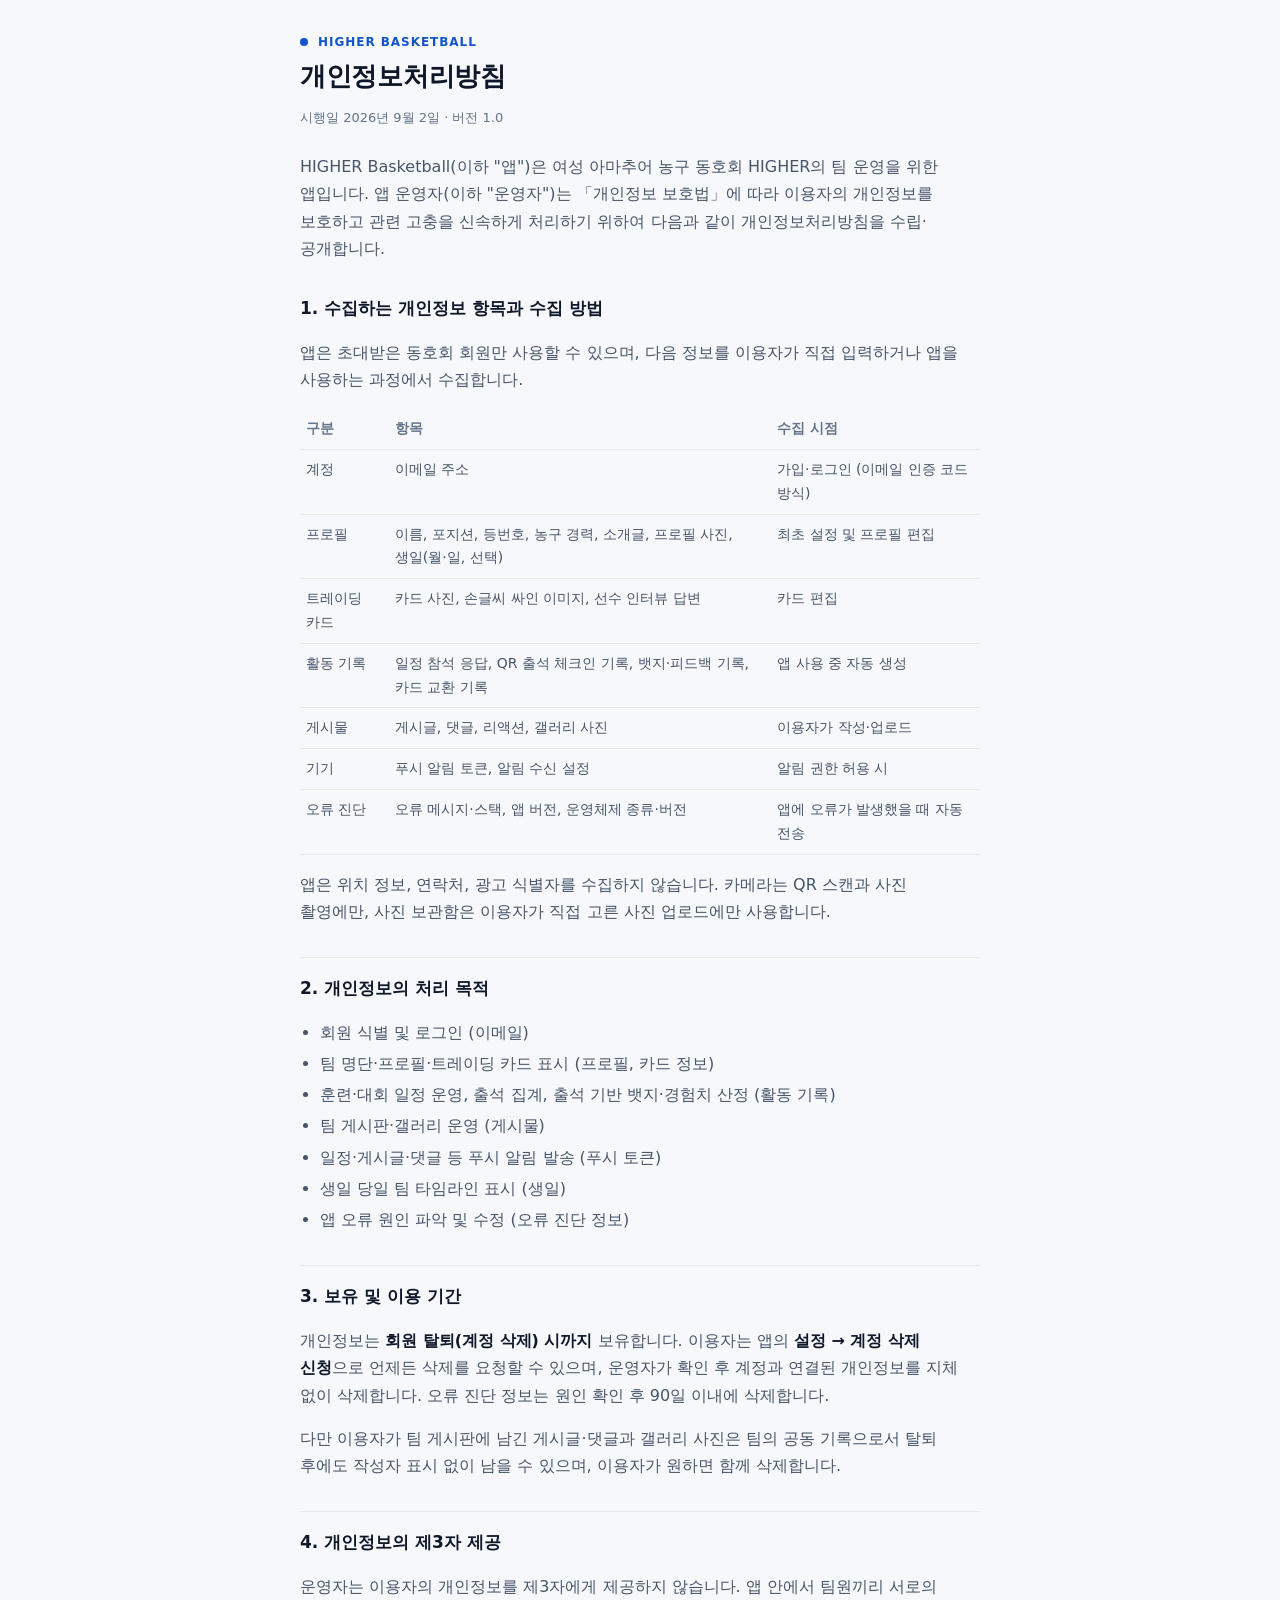
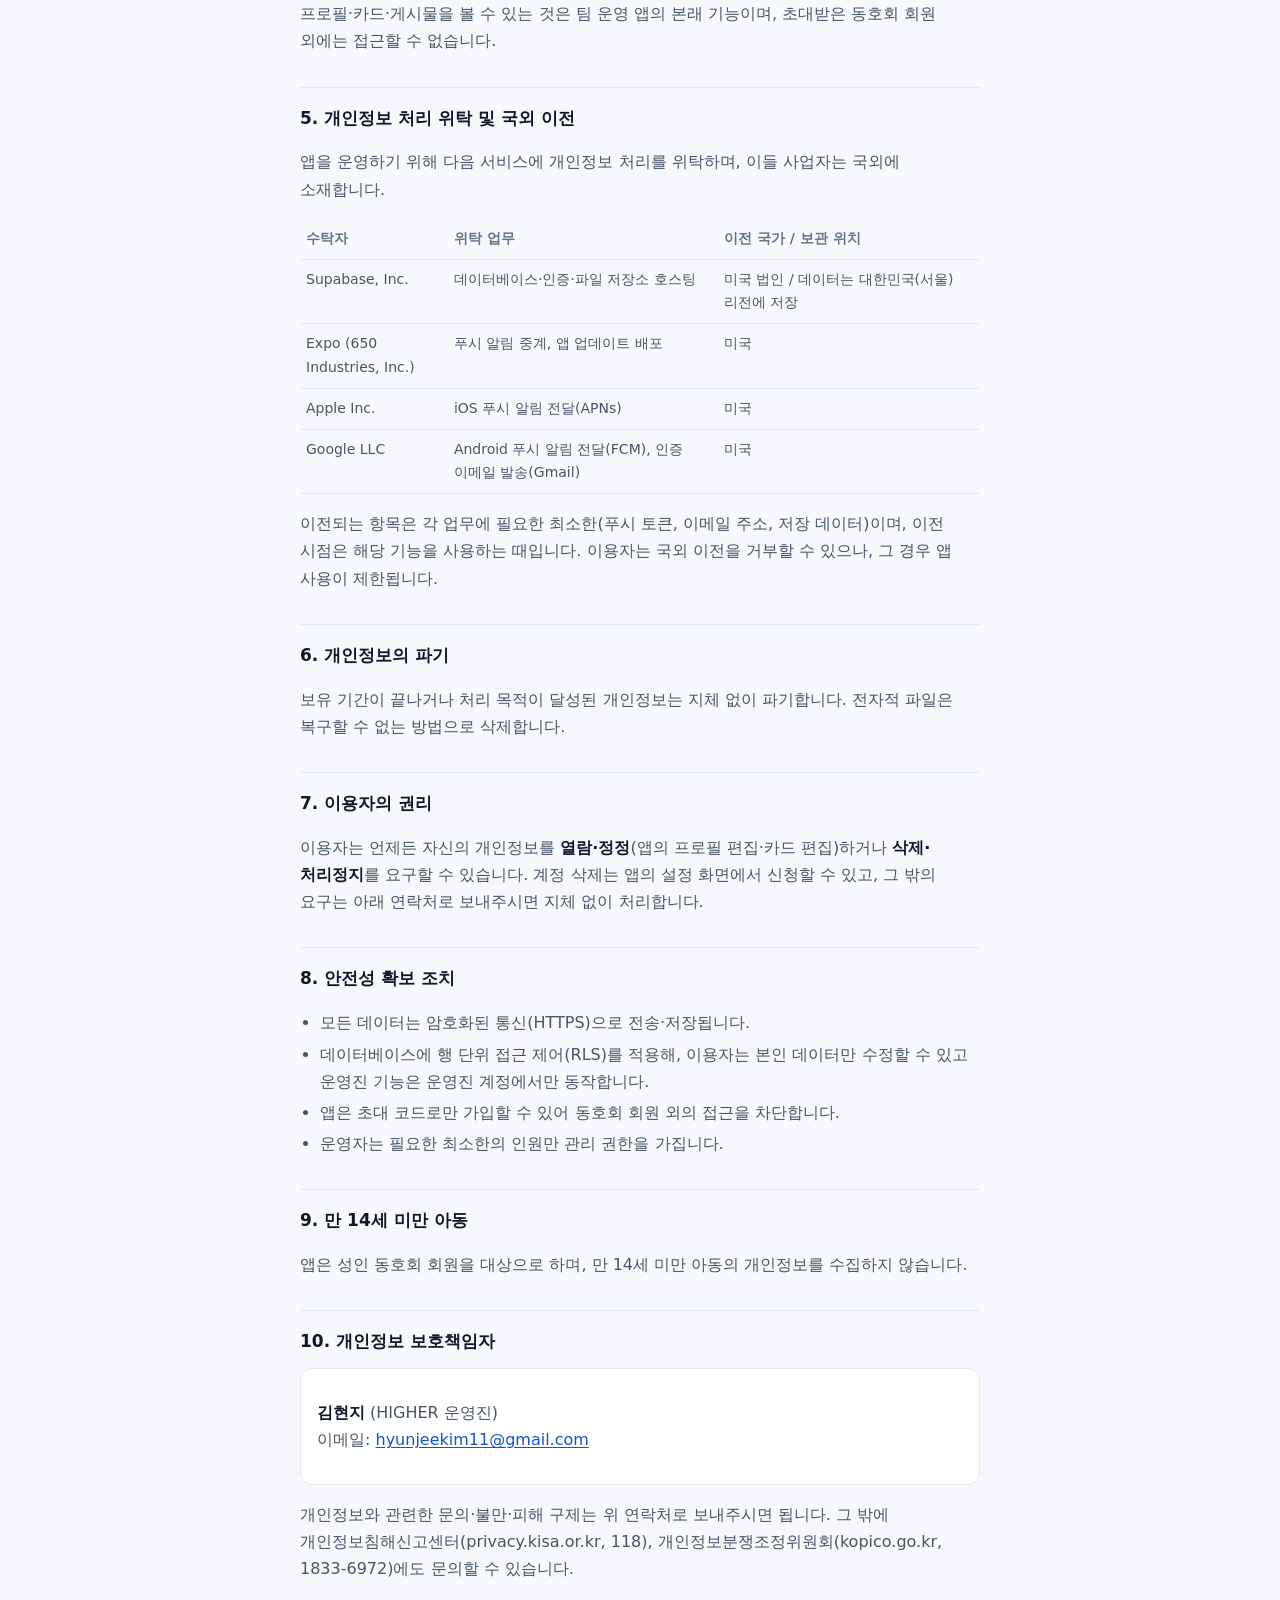
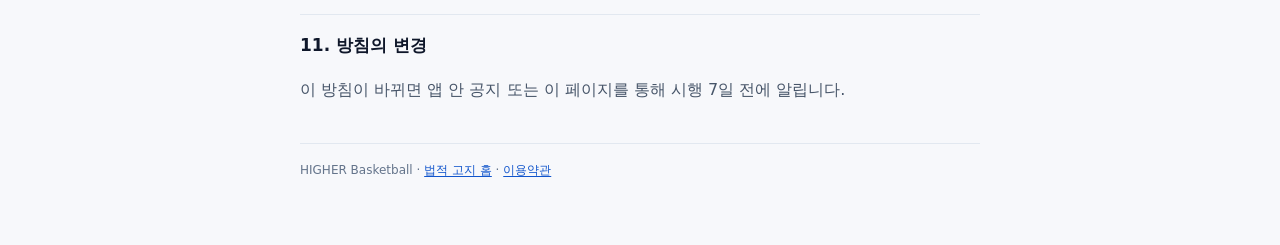
==== privacy.html @ 74b29138 "HIGHER Basketball 법적 고지 — 개인정보처리방침·이용약관 (v1.0, 2026-09-02)" ====
<!doctype html>
<html lang="ko">
<head>
  <meta charset="utf-8">
  <meta name="viewport" content="width=device-width, initial-scale=1">
  <title>개인정보처리방침 — HIGHER Basketball</title>
  <link rel="stylesheet" href="./style.css">
</head>
<body>
<main>
  <header class="top"><span class="dot"></span><span class="kicker">HIGHER BASKETBALL</span></header>
  <h1>개인정보처리방침</h1>
  <p class="meta">시행일 2026년 9월 2일 · 버전 1.0</p>

  <p>HIGHER Basketball(이하 "앱")은 여성 아마추어 농구 동호회 HIGHER의 팀 운영을 위한 앱입니다. 앱 운영자(이하 "운영자")는 「개인정보 보호법」에 따라 이용자의 개인정보를 보호하고 관련 고충을 신속하게 처리하기 위하여 다음과 같이 개인정보처리방침을 수립·공개합니다.</p>

  <h2>1. 수집하는 개인정보 항목과 수집 방법</h2>
  <p>앱은 초대받은 동호회 회원만 사용할 수 있으며, 다음 정보를 이용자가 직접 입력하거나 앱을 사용하는 과정에서 수집합니다.</p>
  <table>
    <tr><th>구분</th><th>항목</th><th>수집 시점</th></tr>
    <tr><td>계정</td><td>이메일 주소</td><td>가입·로그인 (이메일 인증 코드 방식)</td></tr>
    <tr><td>프로필</td><td>이름, 포지션, 등번호, 농구 경력, 소개글, 프로필 사진, 생일(월·일, 선택)</td><td>최초 설정 및 프로필 편집</td></tr>
    <tr><td>트레이딩 카드</td><td>카드 사진, 손글씨 싸인 이미지, 선수 인터뷰 답변</td><td>카드 편집</td></tr>
    <tr><td>활동 기록</td><td>일정 참석 응답, QR 출석 체크인 기록, 뱃지·피드백 기록, 카드 교환 기록</td><td>앱 사용 중 자동 생성</td></tr>
    <tr><td>게시물</td><td>게시글, 댓글, 리액션, 갤러리 사진</td><td>이용자가 작성·업로드</td></tr>
    <tr><td>기기</td><td>푸시 알림 토큰, 알림 수신 설정</td><td>알림 권한 허용 시</td></tr>
    <tr><td>오류 진단</td><td>오류 메시지·스택, 앱 버전, 운영체제 종류·버전</td><td>앱에 오류가 발생했을 때 자동 전송</td></tr>
  </table>
  <p>앱은 위치 정보, 연락처, 광고 식별자를 수집하지 않습니다. 카메라는 QR 스캔과 사진 촬영에만, 사진 보관함은 이용자가 직접 고른 사진 업로드에만 사용합니다.</p>

  <h2>2. 개인정보의 처리 목적</h2>
  <ul>
    <li>회원 식별 및 로그인 (이메일)</li>
    <li>팀 명단·프로필·트레이딩 카드 표시 (프로필, 카드 정보)</li>
    <li>훈련·대회 일정 운영, 출석 집계, 출석 기반 뱃지·경험치 산정 (활동 기록)</li>
    <li>팀 게시판·갤러리 운영 (게시물)</li>
    <li>일정·게시글·댓글 등 푸시 알림 발송 (푸시 토큰)</li>
    <li>생일 당일 팀 타임라인 표시 (생일)</li>
    <li>앱 오류 원인 파악 및 수정 (오류 진단 정보)</li>
  </ul>

  <h2>3. 보유 및 이용 기간</h2>
  <p>개인정보는 <strong>회원 탈퇴(계정 삭제) 시까지</strong> 보유합니다. 이용자는 앱의 <strong>설정 → 계정 삭제 신청</strong>으로 언제든 삭제를 요청할 수 있으며, 운영자가 확인 후 계정과 연결된 개인정보를 지체 없이 삭제합니다. 오류 진단 정보는 원인 확인 후 90일 이내에 삭제합니다.</p>
  <p>다만 이용자가 팀 게시판에 남긴 게시글·댓글과 갤러리 사진은 팀의 공동 기록으로서 탈퇴 후에도 작성자 표시 없이 남을 수 있으며, 이용자가 원하면 함께 삭제합니다.</p>

  <h2>4. 개인정보의 제3자 제공</h2>
  <p>운영자는 이용자의 개인정보를 제3자에게 제공하지 않습니다. 앱 안에서 팀원끼리 서로의 프로필·카드·게시물을 볼 수 있는 것은 팀 운영 앱의 본래 기능이며, 초대받은 동호회 회원 외에는 접근할 수 없습니다.</p>

  <h2>5. 개인정보 처리 위탁 및 국외 이전</h2>
  <p>앱을 운영하기 위해 다음 서비스에 개인정보 처리를 위탁하며, 이들 사업자는 국외에 소재합니다.</p>
  <table>
    <tr><th>수탁자</th><th>위탁 업무</th><th>이전 국가 / 보관 위치</th></tr>
    <tr><td>Supabase, Inc.</td><td>데이터베이스·인증·파일 저장소 호스팅</td><td>미국 법인 / 데이터는 대한민국(서울) 리전에 저장</td></tr>
    <tr><td>Expo (650 Industries, Inc.)</td><td>푸시 알림 중계, 앱 업데이트 배포</td><td>미국</td></tr>
    <tr><td>Apple Inc.</td><td>iOS 푸시 알림 전달(APNs)</td><td>미국</td></tr>
    <tr><td>Google LLC</td><td>Android 푸시 알림 전달(FCM), 인증 이메일 발송(Gmail)</td><td>미국</td></tr>
  </table>
  <p>이전되는 항목은 각 업무에 필요한 최소한(푸시 토큰, 이메일 주소, 저장 데이터)이며, 이전 시점은 해당 기능을 사용하는 때입니다. 이용자는 국외 이전을 거부할 수 있으나, 그 경우 앱 사용이 제한됩니다.</p>

  <h2>6. 개인정보의 파기</h2>
  <p>보유 기간이 끝나거나 처리 목적이 달성된 개인정보는 지체 없이 파기합니다. 전자적 파일은 복구할 수 없는 방법으로 삭제합니다.</p>

  <h2>7. 이용자의 권리</h2>
  <p>이용자는 언제든 자신의 개인정보를 <strong>열람·정정</strong>(앱의 프로필 편집·카드 편집)하거나 <strong>삭제·처리정지</strong>를 요구할 수 있습니다. 계정 삭제는 앱의 설정 화면에서 신청할 수 있고, 그 밖의 요구는 아래 연락처로 보내주시면 지체 없이 처리합니다.</p>

  <h2>8. 안전성 확보 조치</h2>
  <ul>
    <li>모든 데이터는 암호화된 통신(HTTPS)으로 전송·저장됩니다.</li>
    <li>데이터베이스에 행 단위 접근 제어(RLS)를 적용해, 이용자는 본인 데이터만 수정할 수 있고 운영진 기능은 운영진 계정에서만 동작합니다.</li>
    <li>앱은 초대 코드로만 가입할 수 있어 동호회 회원 외의 접근을 차단합니다.</li>
    <li>운영자는 필요한 최소한의 인원만 관리 권한을 가집니다.</li>
  </ul>

  <h2>9. 만 14세 미만 아동</h2>
  <p>앱은 성인 동호회 회원을 대상으로 하며, 만 14세 미만 아동의 개인정보를 수집하지 않습니다.</p>

  <h2>10. 개인정보 보호책임자</h2>
  <div class="box">
    <p><strong>김현지</strong> (HIGHER 운영진)<br>
    이메일: <a href="mailto:hyunjeekim11@gmail.com">hyunjeekim11@gmail.com</a></p>
  </div>
  <p>개인정보와 관련한 문의·불만·피해 구제는 위 연락처로 보내주시면 됩니다. 그 밖에 개인정보침해신고센터(privacy.kisa.or.kr, 118), 개인정보분쟁조정위원회(kopico.go.kr, 1833-6972)에도 문의할 수 있습니다.</p>

  <h2>11. 방침의 변경</h2>
  <p>이 방침이 바뀌면 앱 안 공지 또는 이 페이지를 통해 시행 7일 전에 알립니다.</p>

  <footer>HIGHER Basketball · <a href="./index.html">법적 고지 홈</a> · <a href="./terms.html">이용약관</a></footer>
</main>
</body>
</html>
---- style.css ----
/* HIGHER Basketball — 법적 고지 페이지. 앱 밖(브라우저)이라 앱 디자인 시스템 밖이다.
   폰에서 설정 → 링크로 열리는 페이지라 모바일 가독성이 전부다. */
:root {
  color-scheme: light dark;
  --bg: #f7f8fb;
  --panel: #ffffff;
  --ink: #0f172a;
  --ink2: #475569;
  --ink3: #64748b;
  --line: #e2e8f0;
  --accent: #1155cc;
  --accent-soft: #e8eefc;
}
@media (prefers-color-scheme: dark) {
  :root {
    --bg: #06122e;
    --panel: #0d1b3d;
    --ink: #eef2ff;
    --ink2: #b6c2e2;
    --ink3: #8593b8;
    --line: #1c2c55;
    --accent: #6f9bff;
    --accent-soft: #14264f;
  }
}
* { box-sizing: border-box; }
html { -webkit-text-size-adjust: 100%; }
body {
  margin: 0;
  background: var(--bg);
  color: var(--ink);
  font-family: -apple-system, BlinkMacSystemFont, "Apple SD Gothic Neo", "Pretendard", "Noto Sans KR", system-ui, sans-serif;
  font-size: 16px;
  line-height: 1.7;
  word-break: keep-all;
  overflow-wrap: anywhere;
}
main { max-width: 720px; margin: 0 auto; padding: 32px 20px 64px; }
header.top { display: flex; align-items: center; gap: 10px; margin-bottom: 8px; }
header.top .dot { width: 8px; height: 8px; border-radius: 999px; background: var(--accent); }
header.top .kicker { font-size: 12px; letter-spacing: .08em; color: var(--accent); font-weight: 600; }
h1 { font-size: 26px; line-height: 1.3; margin: 8px 0 4px; letter-spacing: -0.01em; }
.meta { color: var(--ink3); font-size: 13px; margin-bottom: 24px; }
h2 { font-size: 17px; margin: 32px 0 8px; padding-top: 16px; border-top: 1px solid var(--line); }
h2:first-of-type { border-top: 0; padding-top: 0; }
p, li { color: var(--ink2); }
ul, ol { padding-left: 20px; }
li { margin: 4px 0; }
strong { color: var(--ink); font-weight: 600; }
table { width: 100%; border-collapse: collapse; font-size: 14px; margin: 8px 0; }
th, td { text-align: left; padding: 8px 6px; border-bottom: 1px solid var(--line); vertical-align: top; }
th { color: var(--ink3); font-weight: 600; white-space: nowrap; }
td { color: var(--ink2); }
.box { background: var(--panel); border: 1px solid var(--line); border-radius: 12px; padding: 14px 16px; margin: 12px 0; }
a { color: var(--accent); text-decoration: underline; text-underline-offset: 2px; }
nav.links { display: flex; gap: 12px; flex-wrap: wrap; margin-top: 12px; }
nav.links a { background: var(--accent-soft); border-radius: 999px; padding: 8px 14px; text-decoration: none; font-weight: 600; font-size: 14px; }
footer { margin-top: 40px; color: var(--ink3); font-size: 12px; border-top: 1px solid var(--line); padding-top: 16px; }
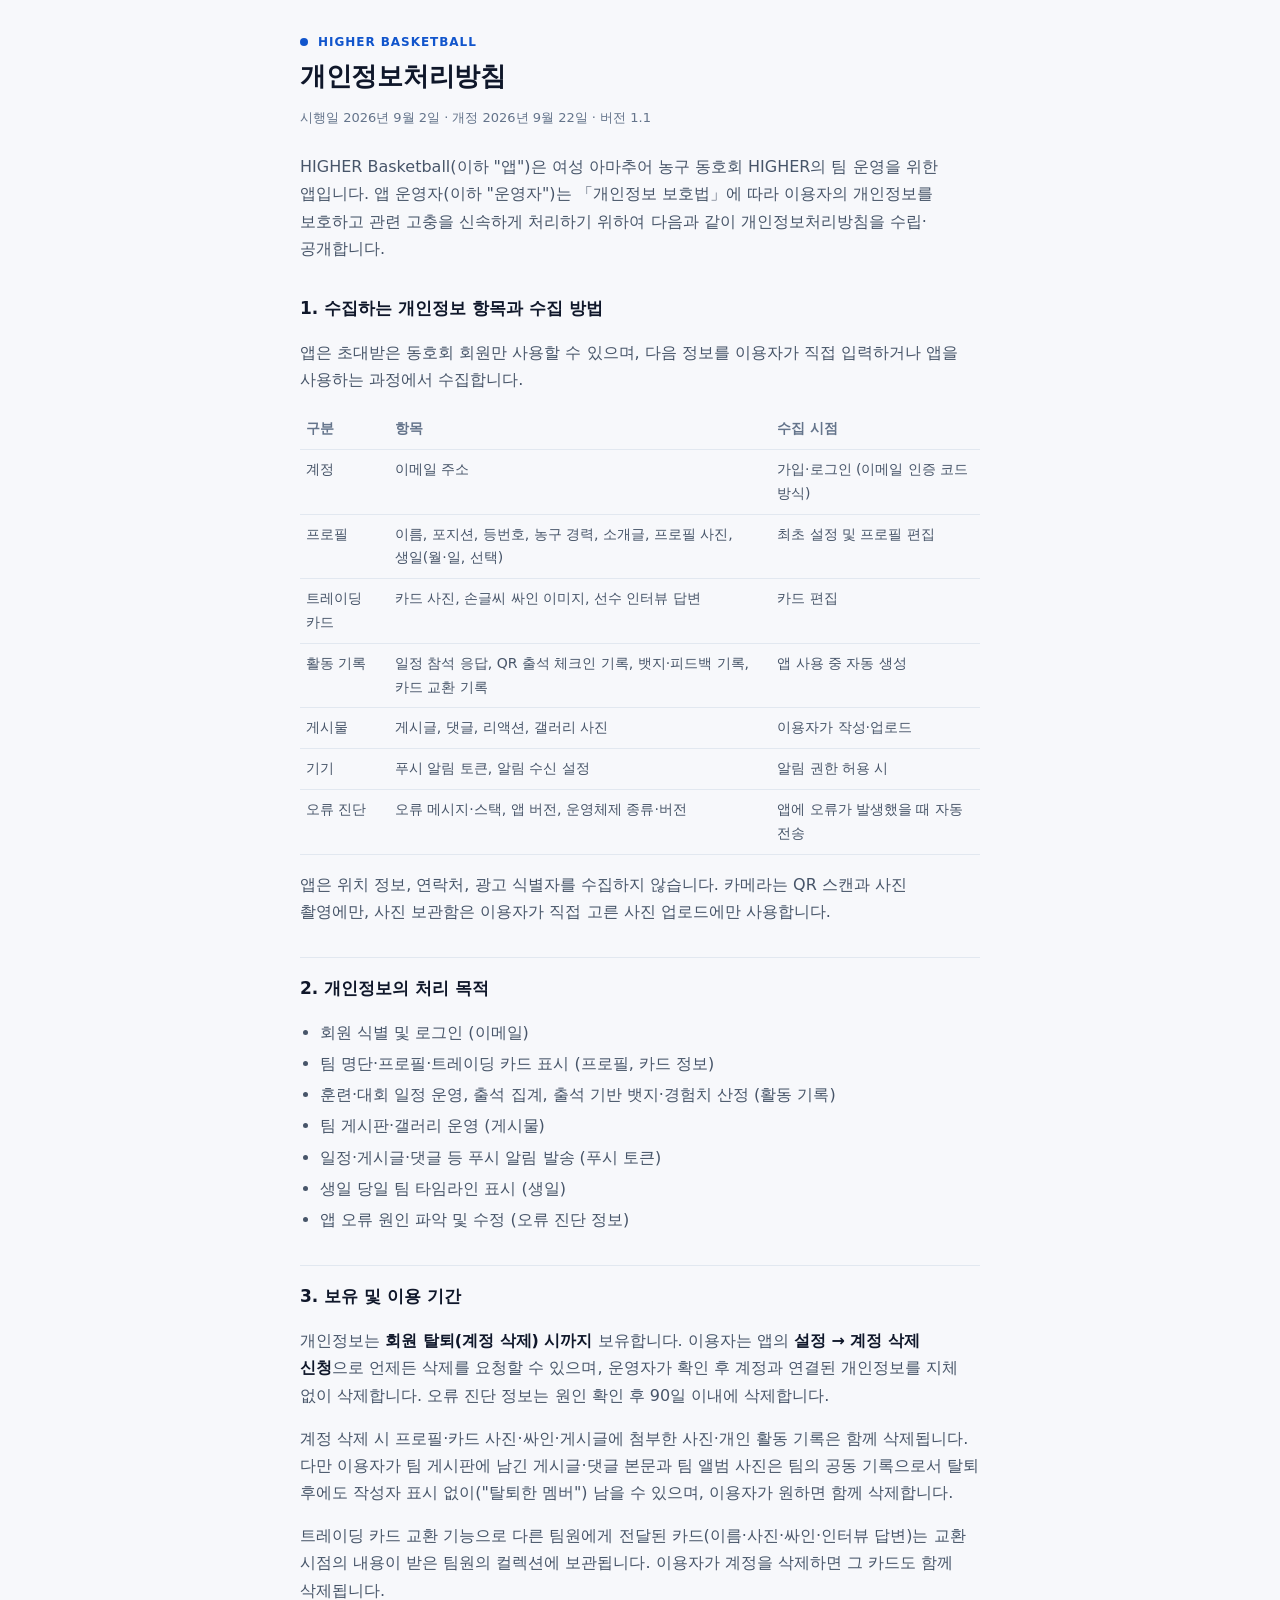
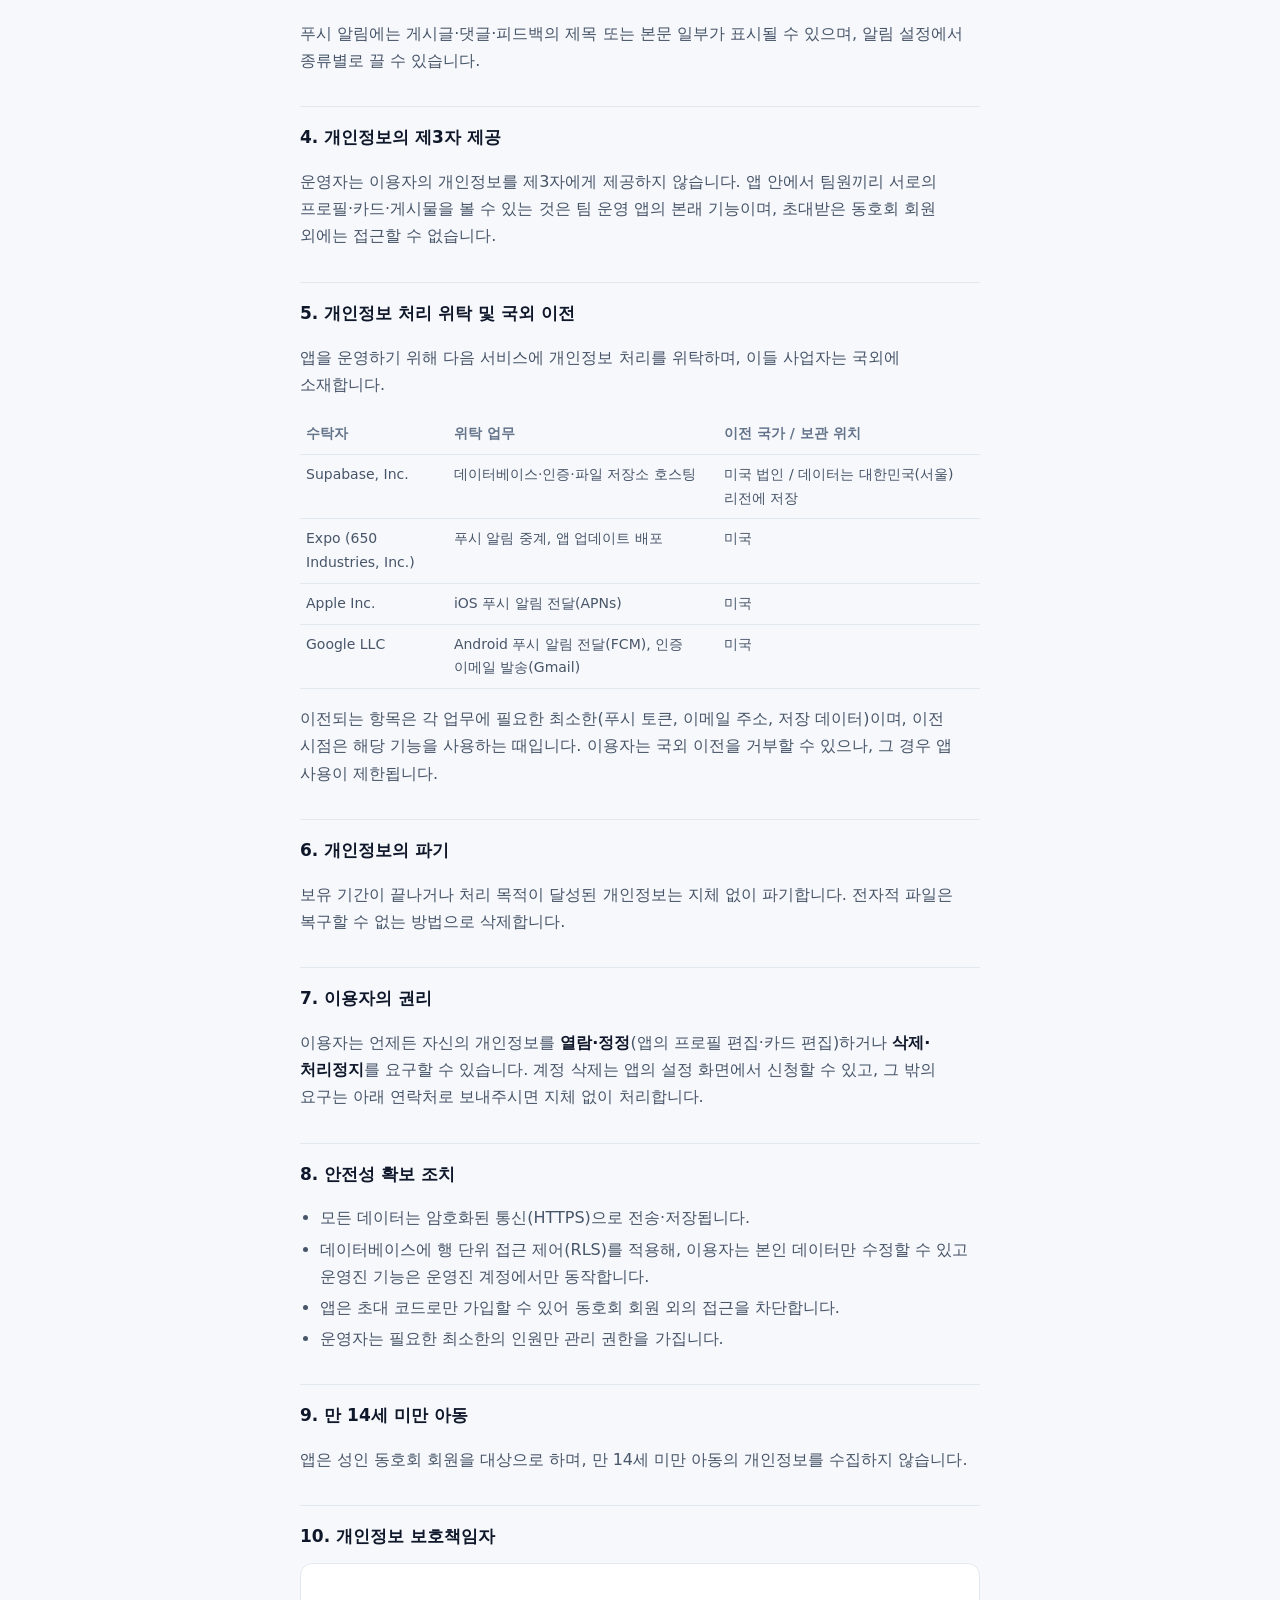
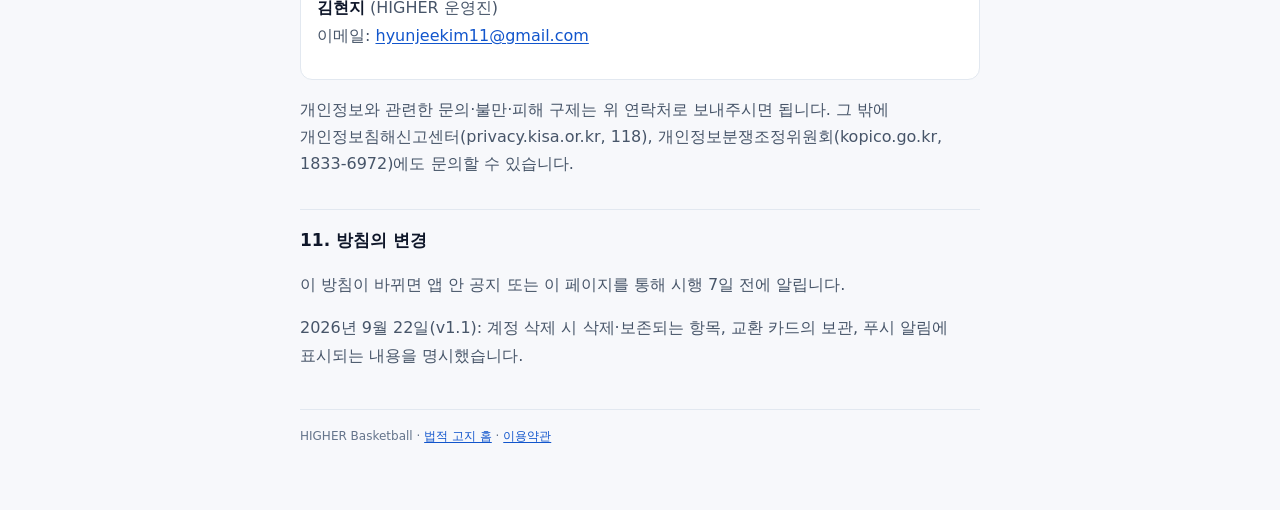
==== commit 876dd3a3: "개인정보처리방침 v1.1 — 계정 삭제 범위·교환 카드 보관·푸시 표시 고지" ====
--- a/privacy.html
+++ b/privacy.html
@@ -10,7 +10,7 @@
 <main>
   <header class="top"><span class="dot"></span><span class="kicker">HIGHER BASKETBALL</span></header>
   <h1>개인정보처리방침</h1>
-  <p class="meta">시행일 2026년 9월 2일 · 버전 1.0</p>
+  <p class="meta">시행일 2026년 9월 2일 · 개정 2026년 9월 22일 · 버전 1.1</p>
 
   <p>HIGHER Basketball(이하 "앱")은 여성 아마추어 농구 동호회 HIGHER의 팀 운영을 위한 앱입니다. 앱 운영자(이하 "운영자")는 「개인정보 보호법」에 따라 이용자의 개인정보를 보호하고 관련 고충을 신속하게 처리하기 위하여 다음과 같이 개인정보처리방침을 수립·공개합니다.</p>
 
@@ -41,7 +41,9 @@
 
   <h2>3. 보유 및 이용 기간</h2>
   <p>개인정보는 <strong>회원 탈퇴(계정 삭제) 시까지</strong> 보유합니다. 이용자는 앱의 <strong>설정 → 계정 삭제 신청</strong>으로 언제든 삭제를 요청할 수 있으며, 운영자가 확인 후 계정과 연결된 개인정보를 지체 없이 삭제합니다. 오류 진단 정보는 원인 확인 후 90일 이내에 삭제합니다.</p>
-  <p>다만 이용자가 팀 게시판에 남긴 게시글·댓글과 갤러리 사진은 팀의 공동 기록으로서 탈퇴 후에도 작성자 표시 없이 남을 수 있으며, 이용자가 원하면 함께 삭제합니다.</p>
+  <p>계정 삭제 시 프로필·카드 사진·싸인·게시글에 첨부한 사진·개인 활동 기록은 함께 삭제됩니다. 다만 이용자가 팀 게시판에 남긴 게시글·댓글 본문과 팀 앨범 사진은 팀의 공동 기록으로서 탈퇴 후에도 작성자 표시 없이("탈퇴한 멤버") 남을 수 있으며, 이용자가 원하면 함께 삭제합니다.</p>
+  <p>트레이딩 카드 교환 기능으로 다른 팀원에게 전달된 카드(이름·사진·싸인·인터뷰 답변)는 교환 시점의 내용이 받은 팀원의 컬렉션에 보관됩니다. 이용자가 계정을 삭제하면 그 카드도 함께 삭제됩니다.</p>
+  <p>푸시 알림에는 게시글·댓글·피드백의 제목 또는 본문 일부가 표시될 수 있으며, 알림 설정에서 종류별로 끌 수 있습니다.</p>
 
   <h2>4. 개인정보의 제3자 제공</h2>
   <p>운영자는 이용자의 개인정보를 제3자에게 제공하지 않습니다. 앱 안에서 팀원끼리 서로의 프로필·카드·게시물을 볼 수 있는 것은 팀 운영 앱의 본래 기능이며, 초대받은 동호회 회원 외에는 접근할 수 없습니다.</p>
@@ -83,6 +85,7 @@
 
   <h2>11. 방침의 변경</h2>
   <p>이 방침이 바뀌면 앱 안 공지 또는 이 페이지를 통해 시행 7일 전에 알립니다.</p>
+  <p>2026년 9월 22일(v1.1): 계정 삭제 시 삭제·보존되는 항목, 교환 카드의 보관, 푸시 알림에 표시되는 내용을 명시했습니다.</p>
 
   <footer>HIGHER Basketball · <a href="./index.html">법적 고지 홈</a> · <a href="./terms.html">이용약관</a></footer>
 </main>
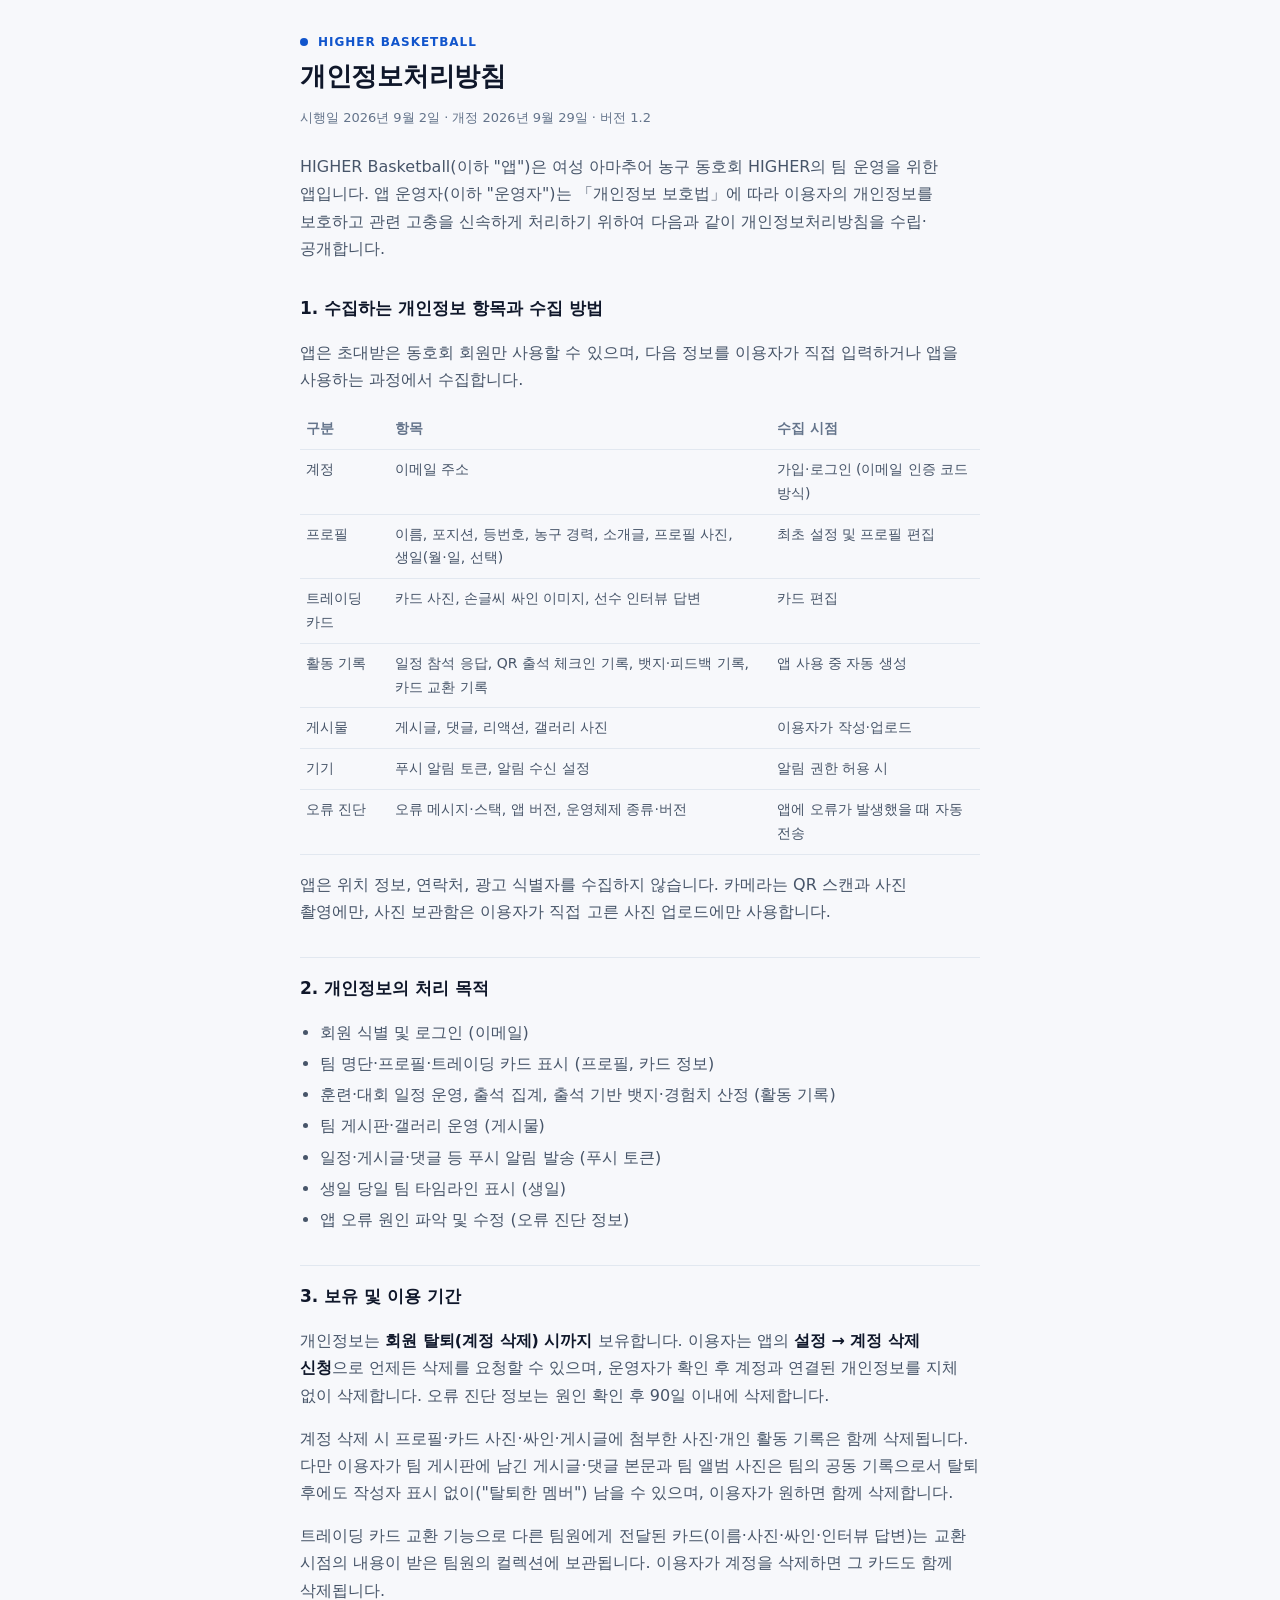
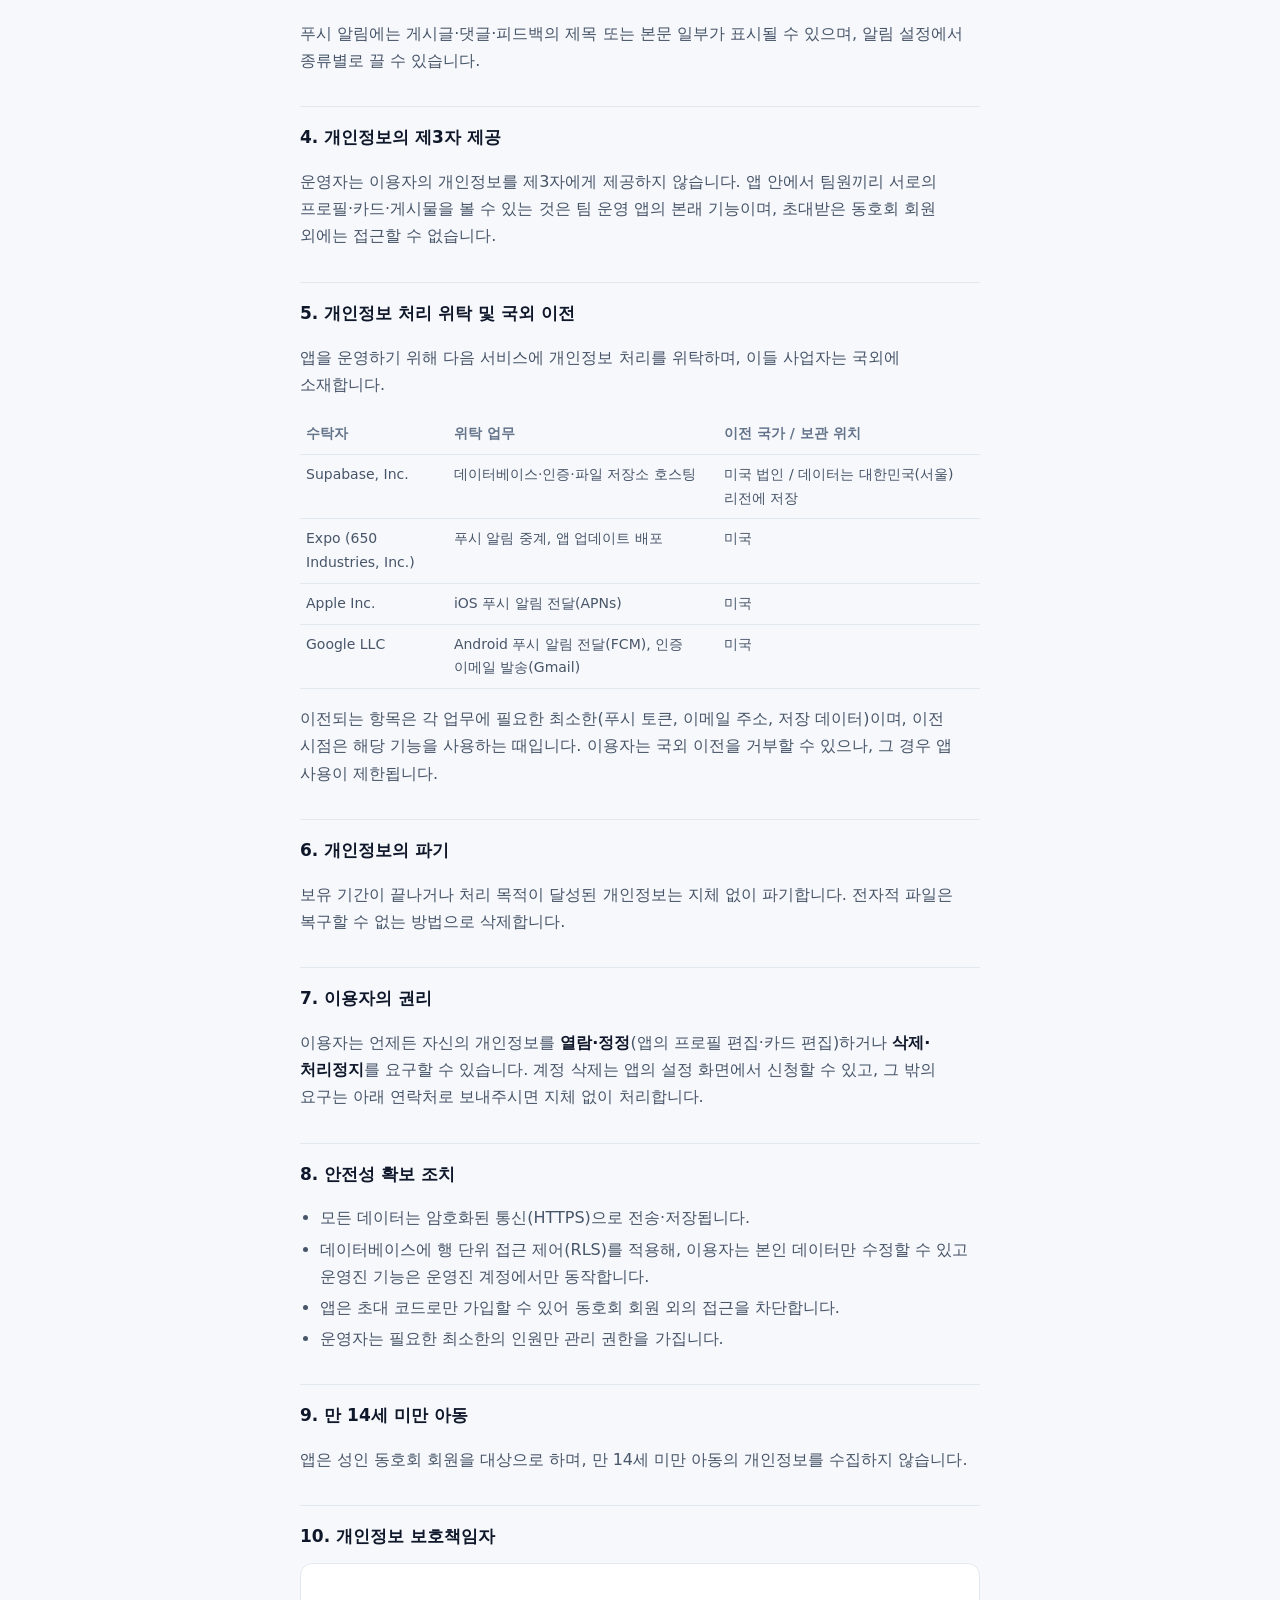
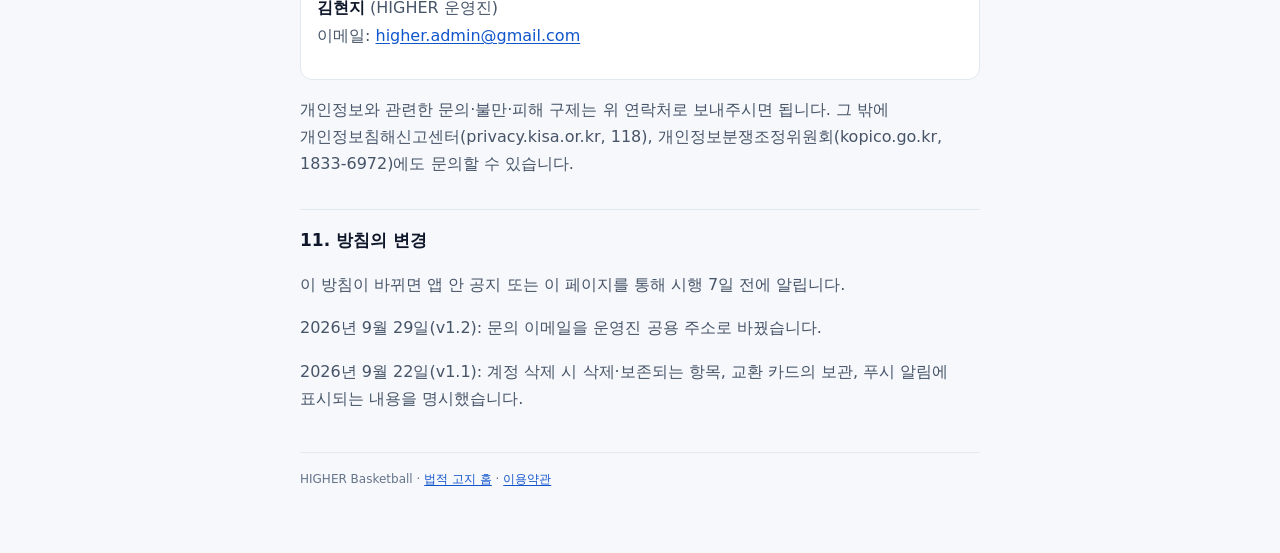
==== commit cba08320: "문의 이메일을 운영진 공용 주소로 — 개인정보처리방침 v1.2 · 이용약관 v1.1" ====
--- a/privacy.html
+++ b/privacy.html
@@ -10,7 +10,7 @@
 <main>
   <header class="top"><span class="dot"></span><span class="kicker">HIGHER BASKETBALL</span></header>
   <h1>개인정보처리방침</h1>
-  <p class="meta">시행일 2026년 9월 2일 · 개정 2026년 9월 22일 · 버전 1.1</p>
+  <p class="meta">시행일 2026년 9월 2일 · 개정 2026년 9월 29일 · 버전 1.2</p>
 
   <p>HIGHER Basketball(이하 "앱")은 여성 아마추어 농구 동호회 HIGHER의 팀 운영을 위한 앱입니다. 앱 운영자(이하 "운영자")는 「개인정보 보호법」에 따라 이용자의 개인정보를 보호하고 관련 고충을 신속하게 처리하기 위하여 다음과 같이 개인정보처리방침을 수립·공개합니다.</p>
 
@@ -79,12 +79,13 @@
   <h2>10. 개인정보 보호책임자</h2>
   <div class="box">
     <p><strong>김현지</strong> (HIGHER 운영진)<br>
-    이메일: <a href="mailto:hyunjeekim11@gmail.com">hyunjeekim11@gmail.com</a></p>
+    이메일: <a href="mailto:higher.admin@gmail.com">higher.admin@gmail.com</a></p>
   </div>
   <p>개인정보와 관련한 문의·불만·피해 구제는 위 연락처로 보내주시면 됩니다. 그 밖에 개인정보침해신고센터(privacy.kisa.or.kr, 118), 개인정보분쟁조정위원회(kopico.go.kr, 1833-6972)에도 문의할 수 있습니다.</p>
 
   <h2>11. 방침의 변경</h2>
   <p>이 방침이 바뀌면 앱 안 공지 또는 이 페이지를 통해 시행 7일 전에 알립니다.</p>
+  <p>2026년 9월 29일(v1.2): 문의 이메일을 운영진 공용 주소로 바꿨습니다.</p>
   <p>2026년 9월 22일(v1.1): 계정 삭제 시 삭제·보존되는 항목, 교환 카드의 보관, 푸시 알림에 표시되는 내용을 명시했습니다.</p>
 
   <footer>HIGHER Basketball · <a href="./index.html">법적 고지 홈</a> · <a href="./terms.html">이용약관</a></footer>
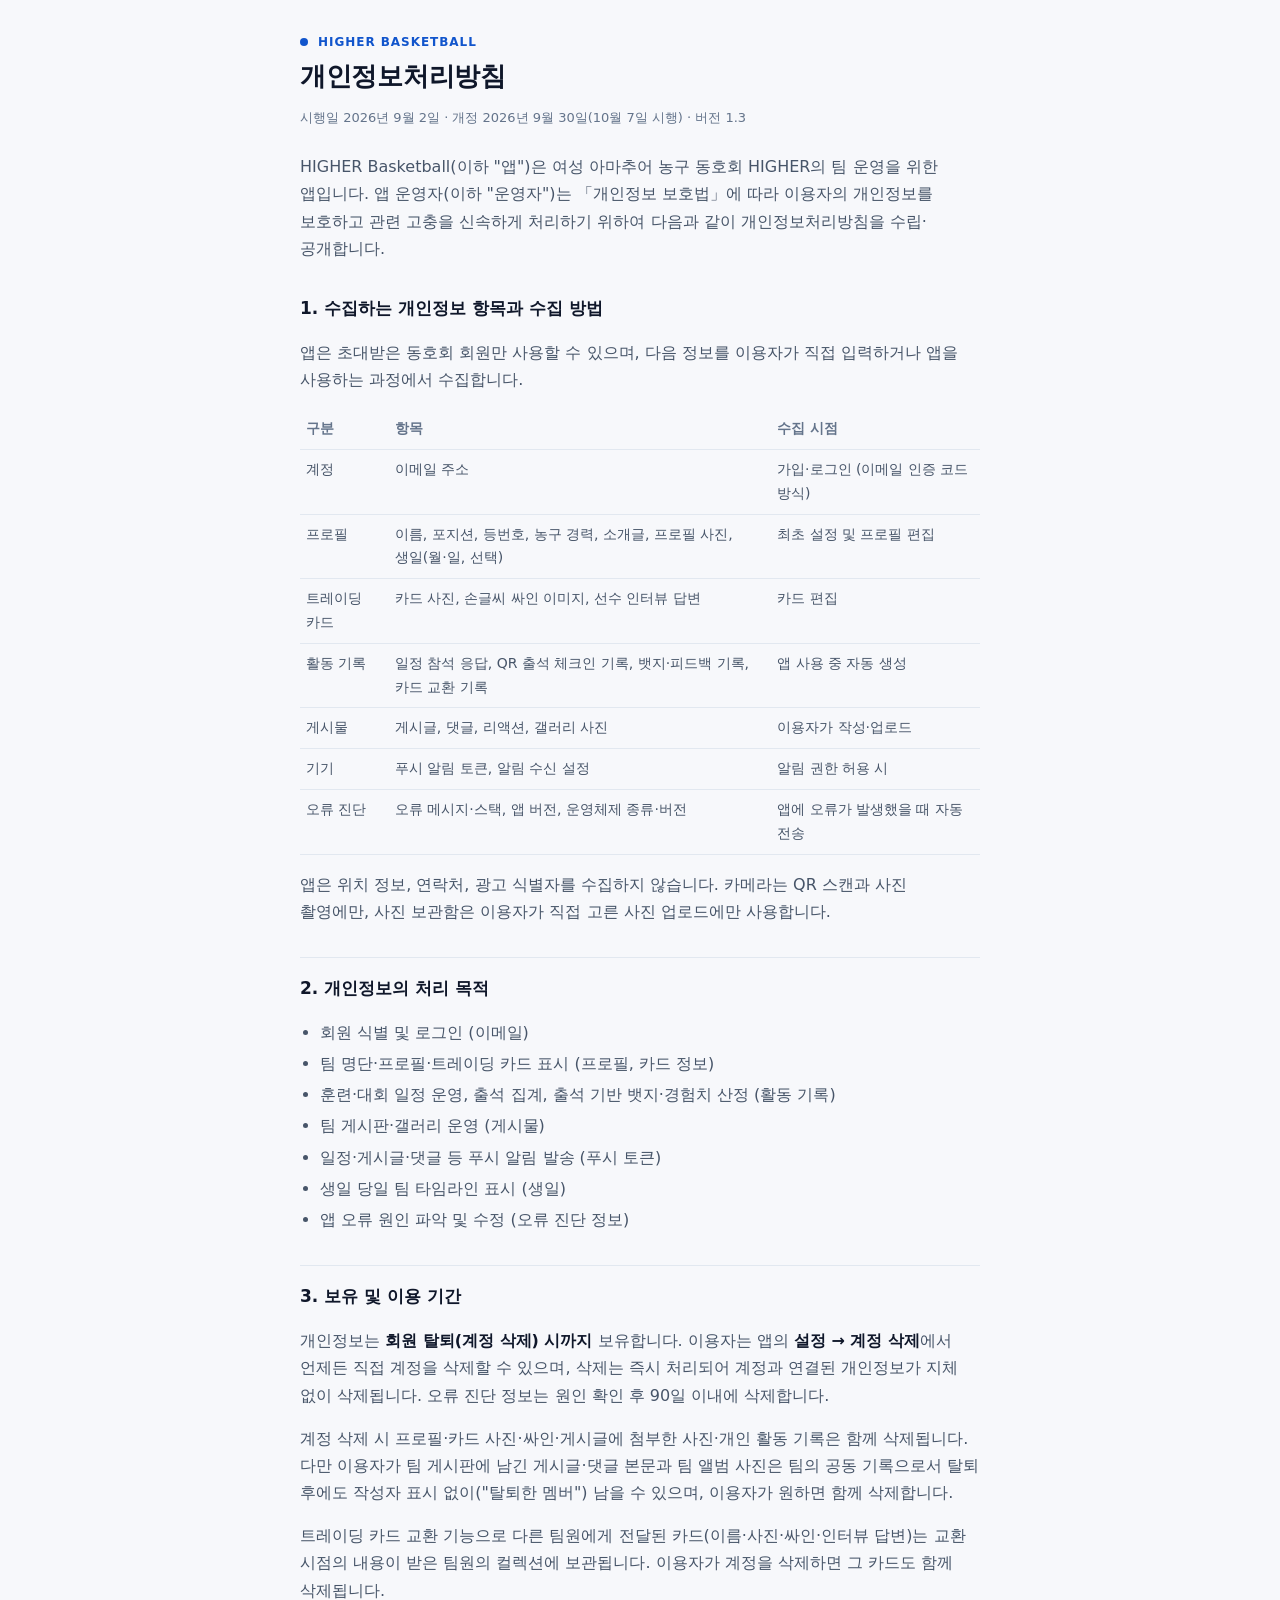
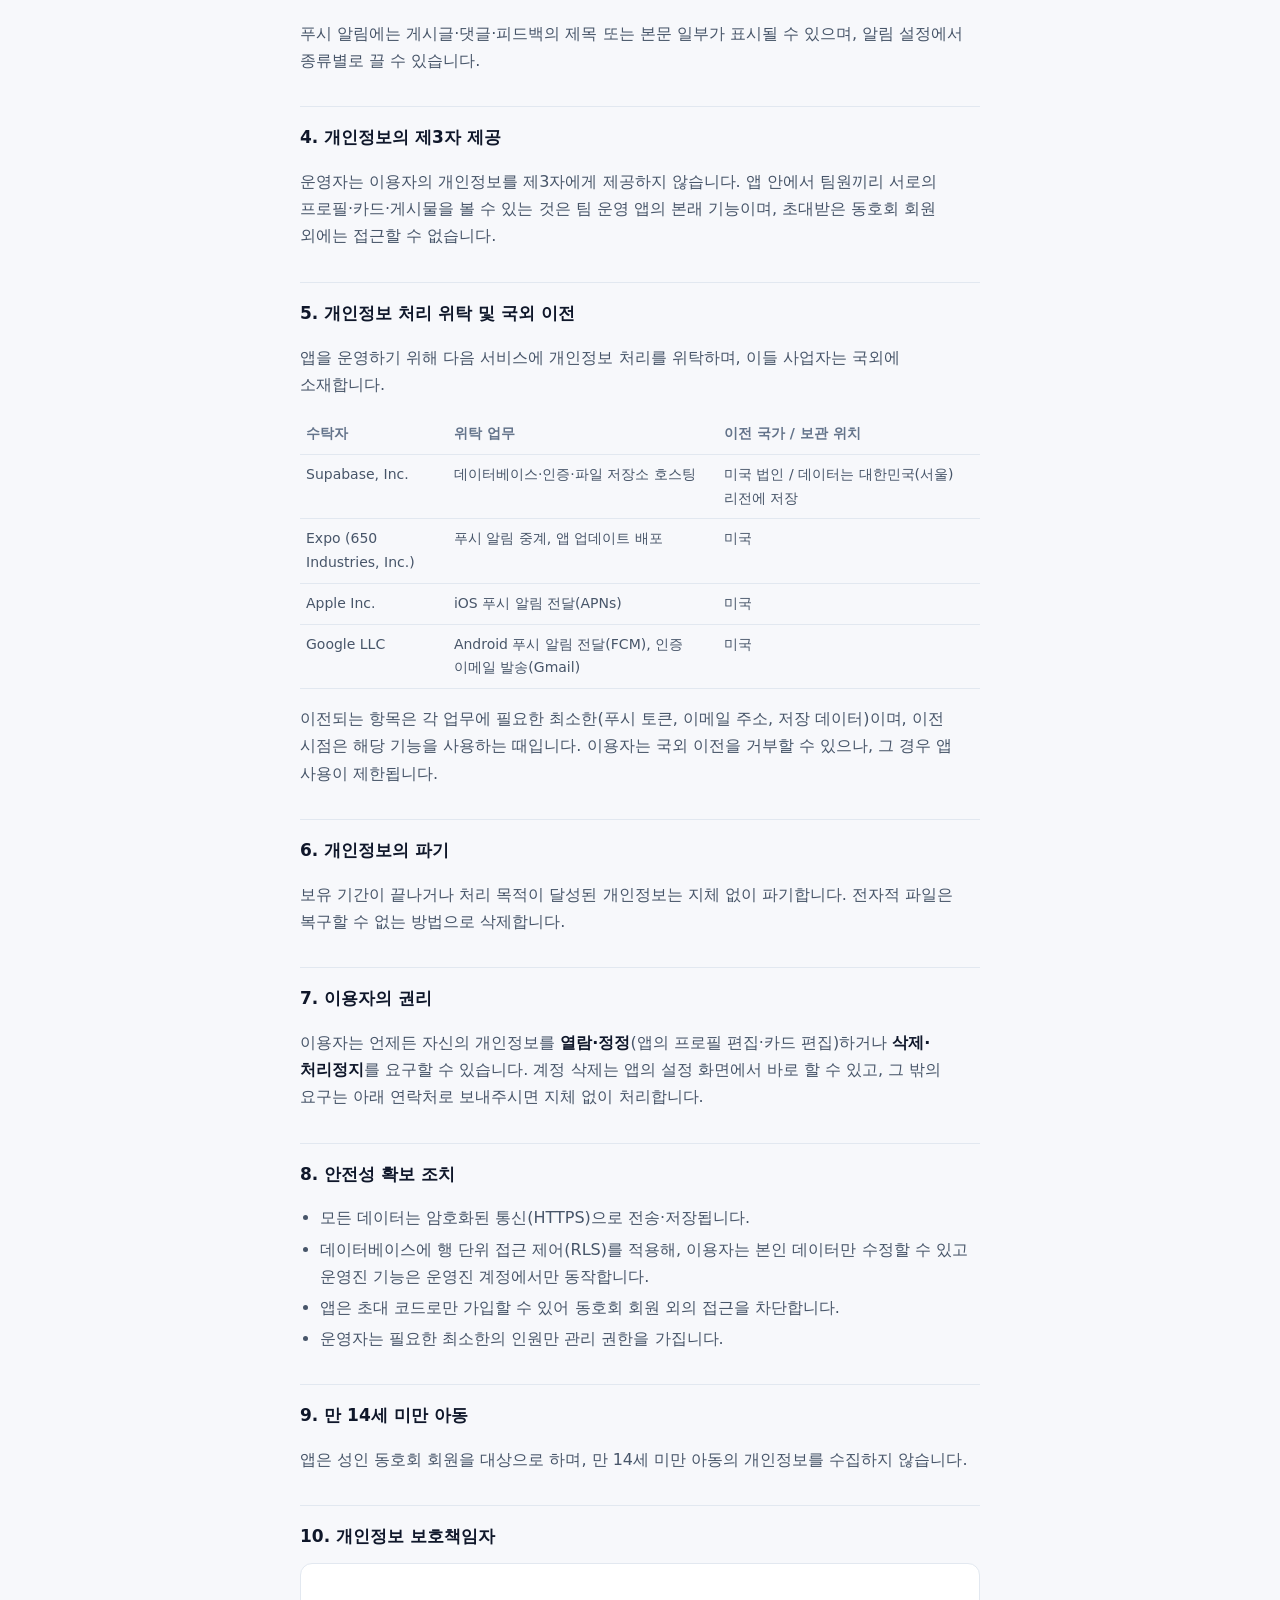
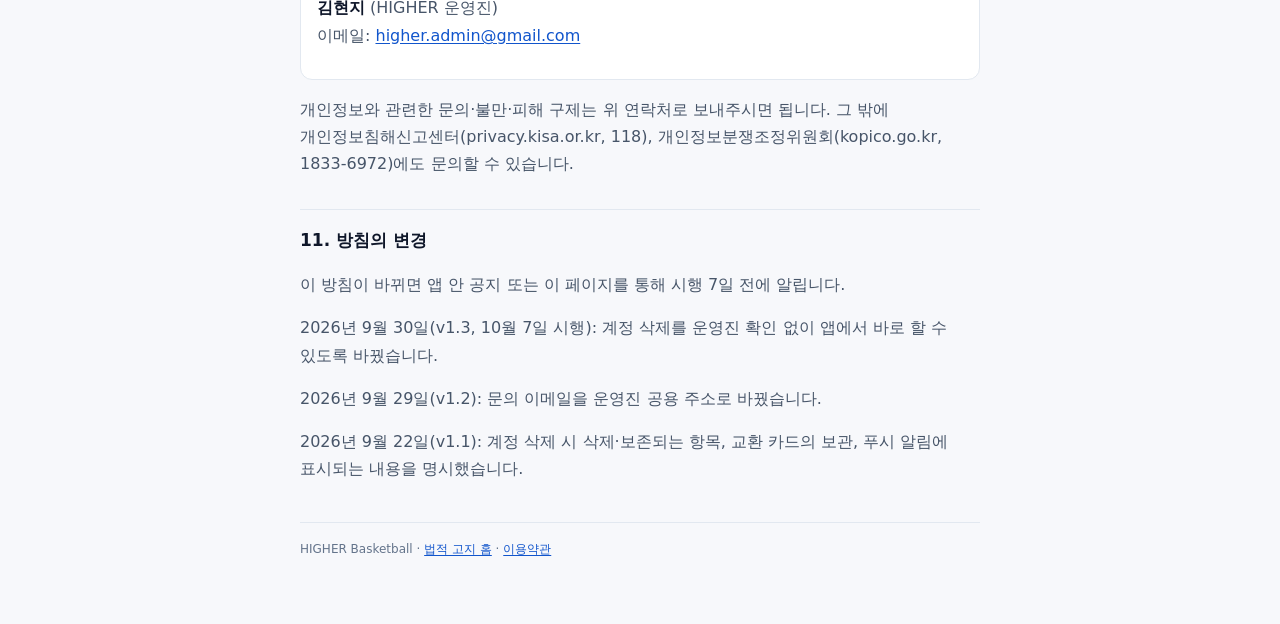
==== commit f6fed66a: "개인정보처리방침 v1.3 · 이용약관 v1.2 — 계정 즉시 삭제 (10월 7일 시행)" ====
--- a/privacy.html
+++ b/privacy.html
@@ -10,7 +10,7 @@
 <main>
   <header class="top"><span class="dot"></span><span class="kicker">HIGHER BASKETBALL</span></header>
   <h1>개인정보처리방침</h1>
-  <p class="meta">시행일 2026년 9월 2일 · 개정 2026년 9월 29일 · 버전 1.2</p>
+  <p class="meta">시행일 2026년 9월 2일 · 개정 2026년 9월 30일(10월 7일 시행) · 버전 1.3</p>
 
   <p>HIGHER Basketball(이하 "앱")은 여성 아마추어 농구 동호회 HIGHER의 팀 운영을 위한 앱입니다. 앱 운영자(이하 "운영자")는 「개인정보 보호법」에 따라 이용자의 개인정보를 보호하고 관련 고충을 신속하게 처리하기 위하여 다음과 같이 개인정보처리방침을 수립·공개합니다.</p>
 
@@ -40,7 +40,7 @@
   </ul>
 
   <h2>3. 보유 및 이용 기간</h2>
-  <p>개인정보는 <strong>회원 탈퇴(계정 삭제) 시까지</strong> 보유합니다. 이용자는 앱의 <strong>설정 → 계정 삭제 신청</strong>으로 언제든 삭제를 요청할 수 있으며, 운영자가 확인 후 계정과 연결된 개인정보를 지체 없이 삭제합니다. 오류 진단 정보는 원인 확인 후 90일 이내에 삭제합니다.</p>
+  <p>개인정보는 <strong>회원 탈퇴(계정 삭제) 시까지</strong> 보유합니다. 이용자는 앱의 <strong>설정 → 계정 삭제</strong>에서 언제든 직접 계정을 삭제할 수 있으며, 삭제는 즉시 처리되어 계정과 연결된 개인정보가 지체 없이 삭제됩니다. 오류 진단 정보는 원인 확인 후 90일 이내에 삭제합니다.</p>
   <p>계정 삭제 시 프로필·카드 사진·싸인·게시글에 첨부한 사진·개인 활동 기록은 함께 삭제됩니다. 다만 이용자가 팀 게시판에 남긴 게시글·댓글 본문과 팀 앨범 사진은 팀의 공동 기록으로서 탈퇴 후에도 작성자 표시 없이("탈퇴한 멤버") 남을 수 있으며, 이용자가 원하면 함께 삭제합니다.</p>
   <p>트레이딩 카드 교환 기능으로 다른 팀원에게 전달된 카드(이름·사진·싸인·인터뷰 답변)는 교환 시점의 내용이 받은 팀원의 컬렉션에 보관됩니다. 이용자가 계정을 삭제하면 그 카드도 함께 삭제됩니다.</p>
   <p>푸시 알림에는 게시글·댓글·피드백의 제목 또는 본문 일부가 표시될 수 있으며, 알림 설정에서 종류별로 끌 수 있습니다.</p>
@@ -63,7 +63,7 @@
   <p>보유 기간이 끝나거나 처리 목적이 달성된 개인정보는 지체 없이 파기합니다. 전자적 파일은 복구할 수 없는 방법으로 삭제합니다.</p>
 
   <h2>7. 이용자의 권리</h2>
-  <p>이용자는 언제든 자신의 개인정보를 <strong>열람·정정</strong>(앱의 프로필 편집·카드 편집)하거나 <strong>삭제·처리정지</strong>를 요구할 수 있습니다. 계정 삭제는 앱의 설정 화면에서 신청할 수 있고, 그 밖의 요구는 아래 연락처로 보내주시면 지체 없이 처리합니다.</p>
+  <p>이용자는 언제든 자신의 개인정보를 <strong>열람·정정</strong>(앱의 프로필 편집·카드 편집)하거나 <strong>삭제·처리정지</strong>를 요구할 수 있습니다. 계정 삭제는 앱의 설정 화면에서 바로 할 수 있고, 그 밖의 요구는 아래 연락처로 보내주시면 지체 없이 처리합니다.</p>
 
   <h2>8. 안전성 확보 조치</h2>
   <ul>
@@ -85,6 +85,7 @@
 
   <h2>11. 방침의 변경</h2>
   <p>이 방침이 바뀌면 앱 안 공지 또는 이 페이지를 통해 시행 7일 전에 알립니다.</p>
+  <p>2026년 9월 30일(v1.3, 10월 7일 시행): 계정 삭제를 운영진 확인 없이 앱에서 바로 할 수 있도록 바꿨습니다.</p>
   <p>2026년 9월 29일(v1.2): 문의 이메일을 운영진 공용 주소로 바꿨습니다.</p>
   <p>2026년 9월 22일(v1.1): 계정 삭제 시 삭제·보존되는 항목, 교환 카드의 보관, 푸시 알림에 표시되는 내용을 명시했습니다.</p>
 
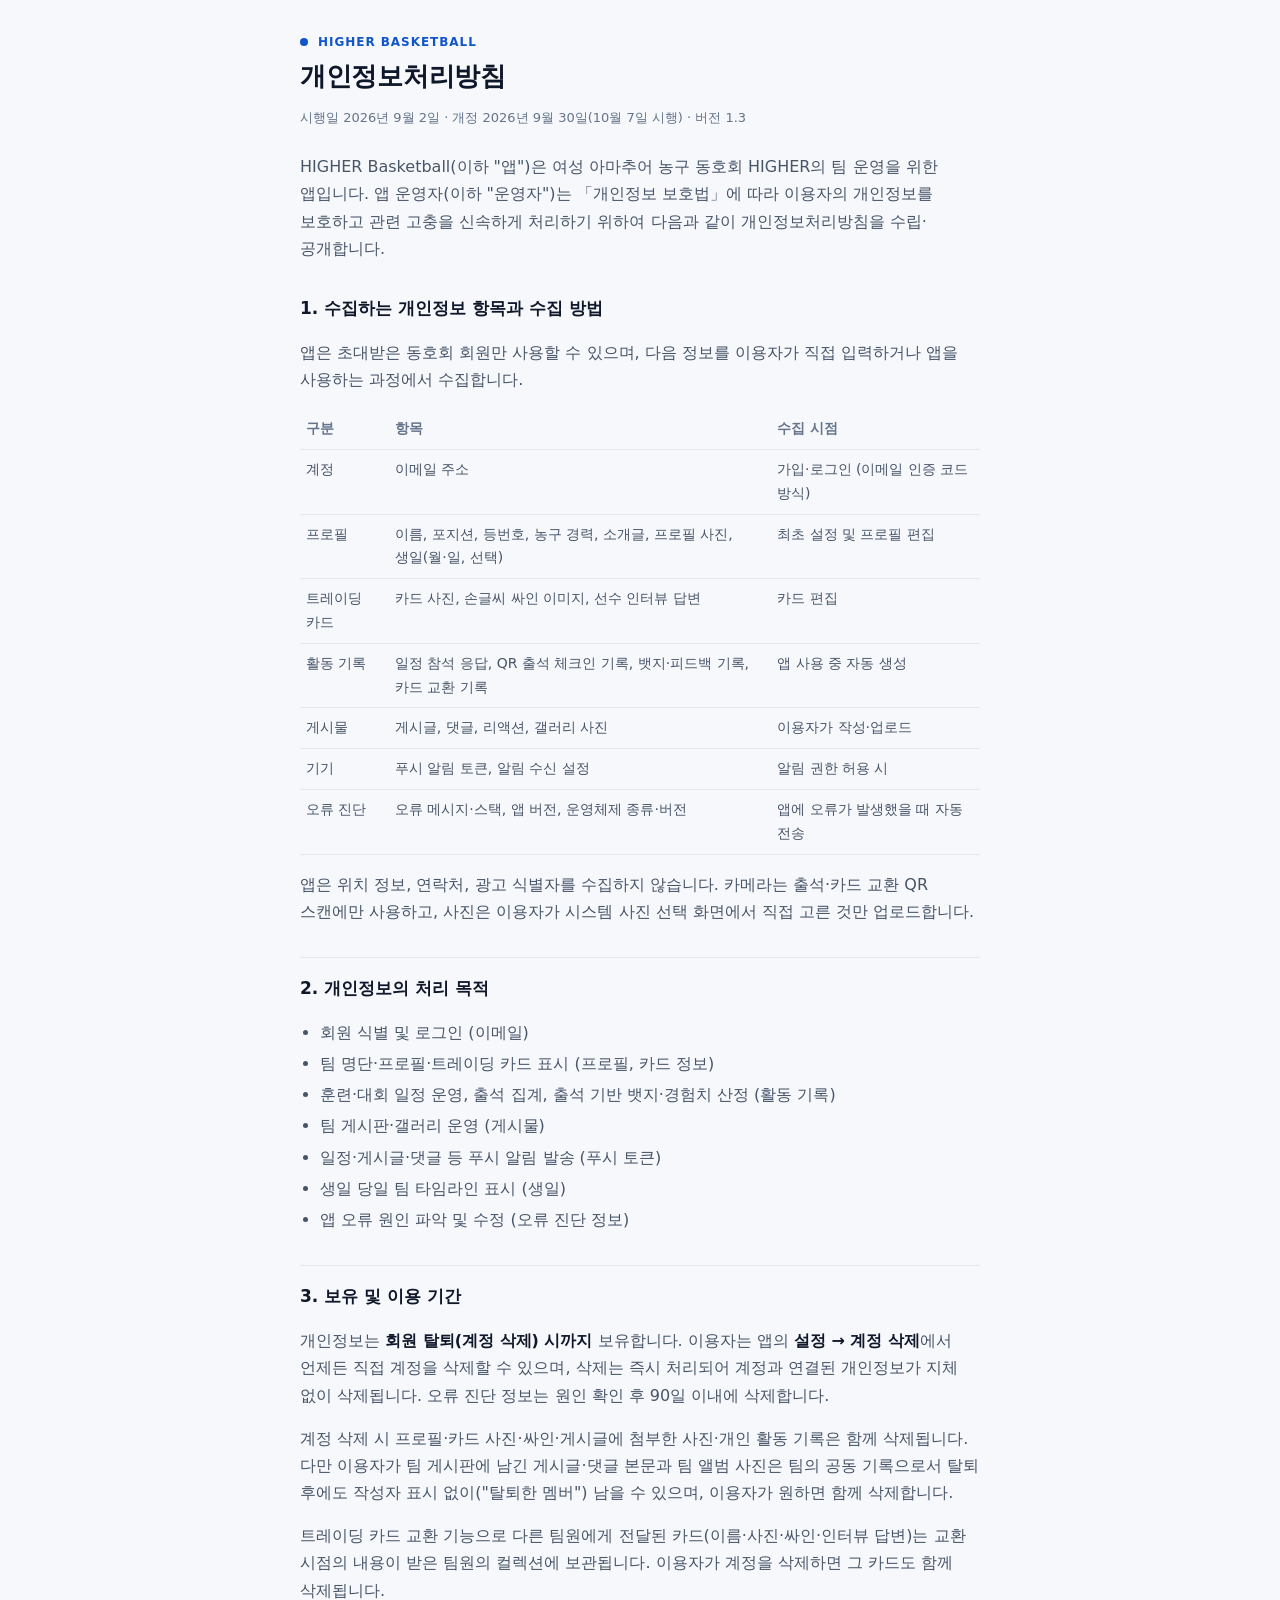
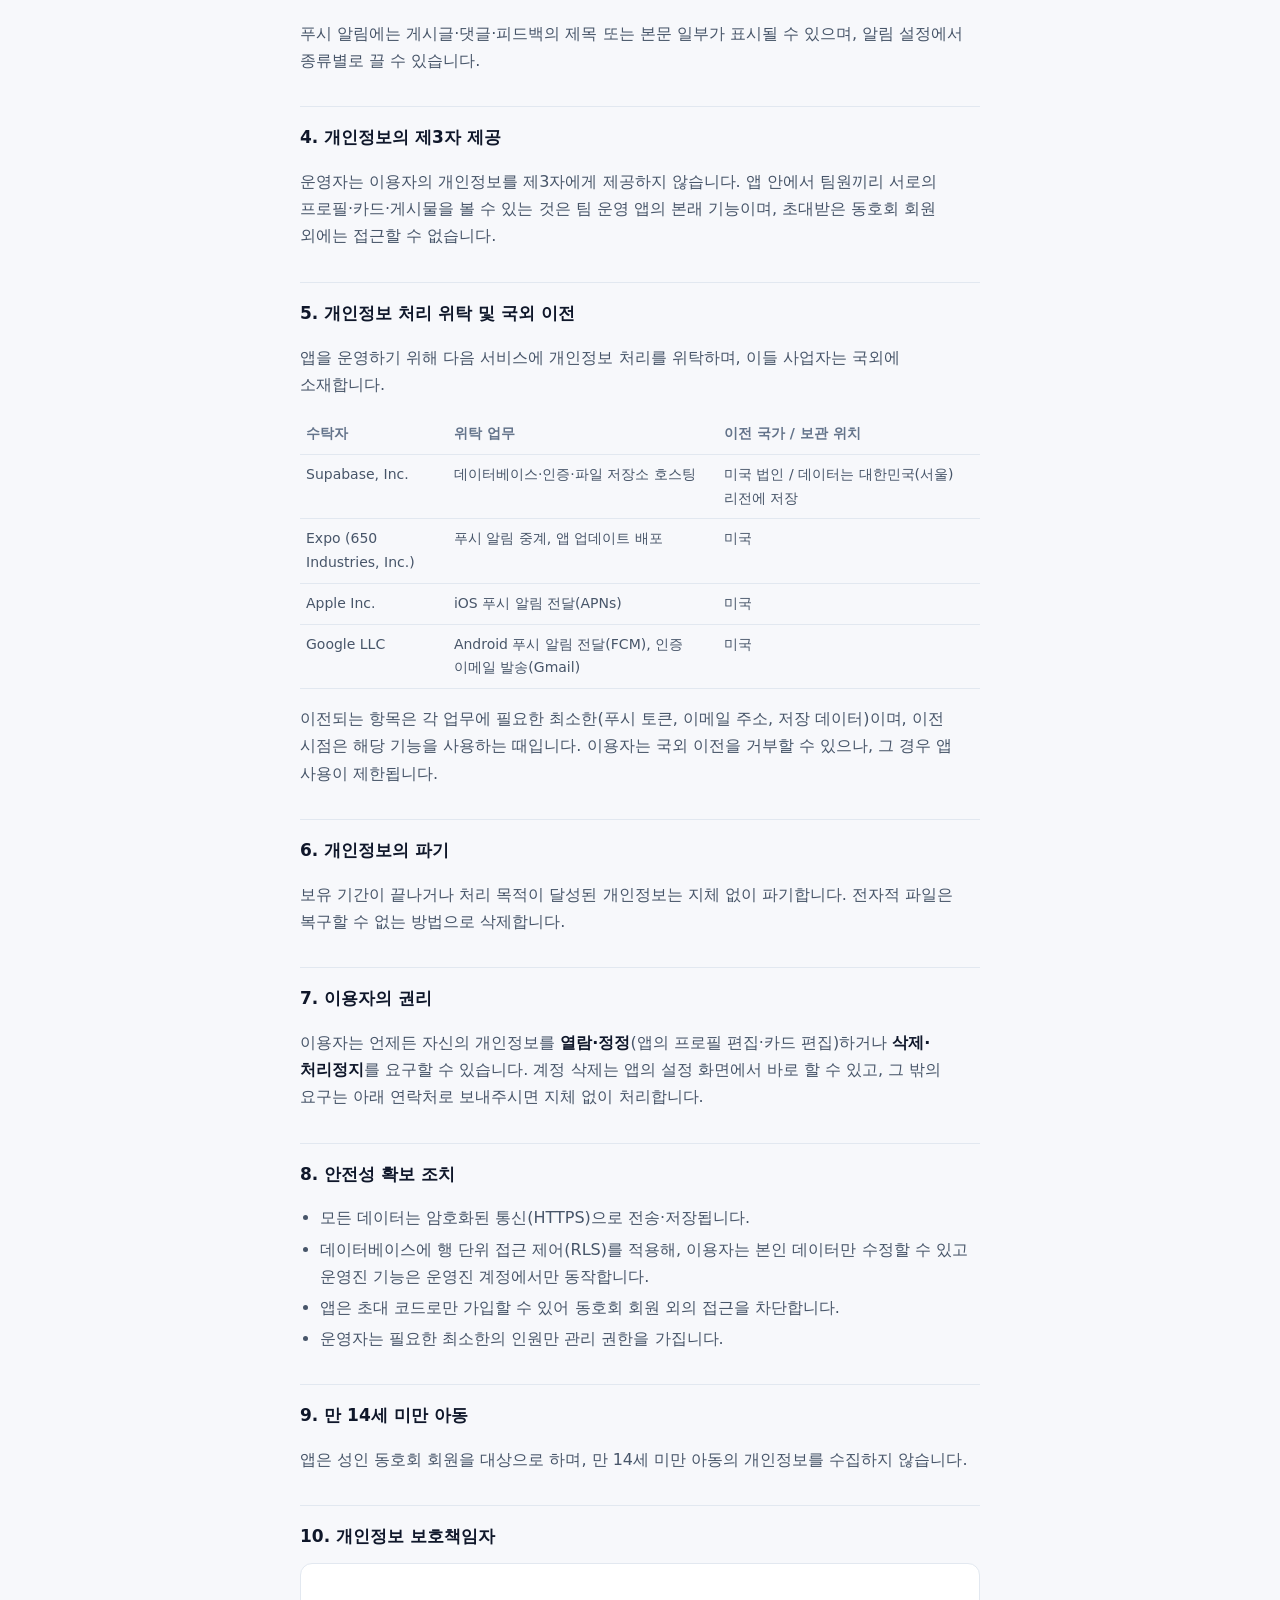
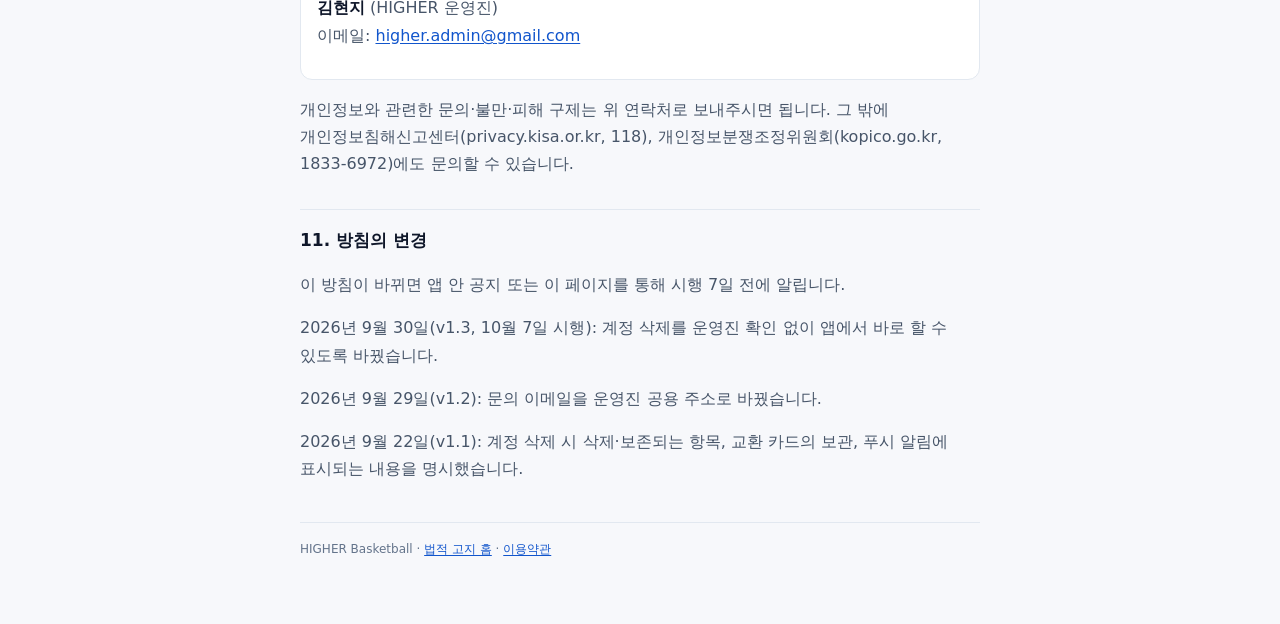
==== commit 3014199c: "개인정보처리방침: 카메라 사용 범위를 실제와 맞게(QR 스캔만), 사진은 시스템 선택기로 고른 것만" ====
--- a/privacy.html
+++ b/privacy.html
@@ -26,7 +26,7 @@
     <tr><td>기기</td><td>푸시 알림 토큰, 알림 수신 설정</td><td>알림 권한 허용 시</td></tr>
     <tr><td>오류 진단</td><td>오류 메시지·스택, 앱 버전, 운영체제 종류·버전</td><td>앱에 오류가 발생했을 때 자동 전송</td></tr>
   </table>
-  <p>앱은 위치 정보, 연락처, 광고 식별자를 수집하지 않습니다. 카메라는 QR 스캔과 사진 촬영에만, 사진 보관함은 이용자가 직접 고른 사진 업로드에만 사용합니다.</p>
+  <p>앱은 위치 정보, 연락처, 광고 식별자를 수집하지 않습니다. 카메라는 출석·카드 교환 QR 스캔에만 사용하고, 사진은 이용자가 시스템 사진 선택 화면에서 직접 고른 것만 업로드합니다.</p>
 
   <h2>2. 개인정보의 처리 목적</h2>
   <ul>
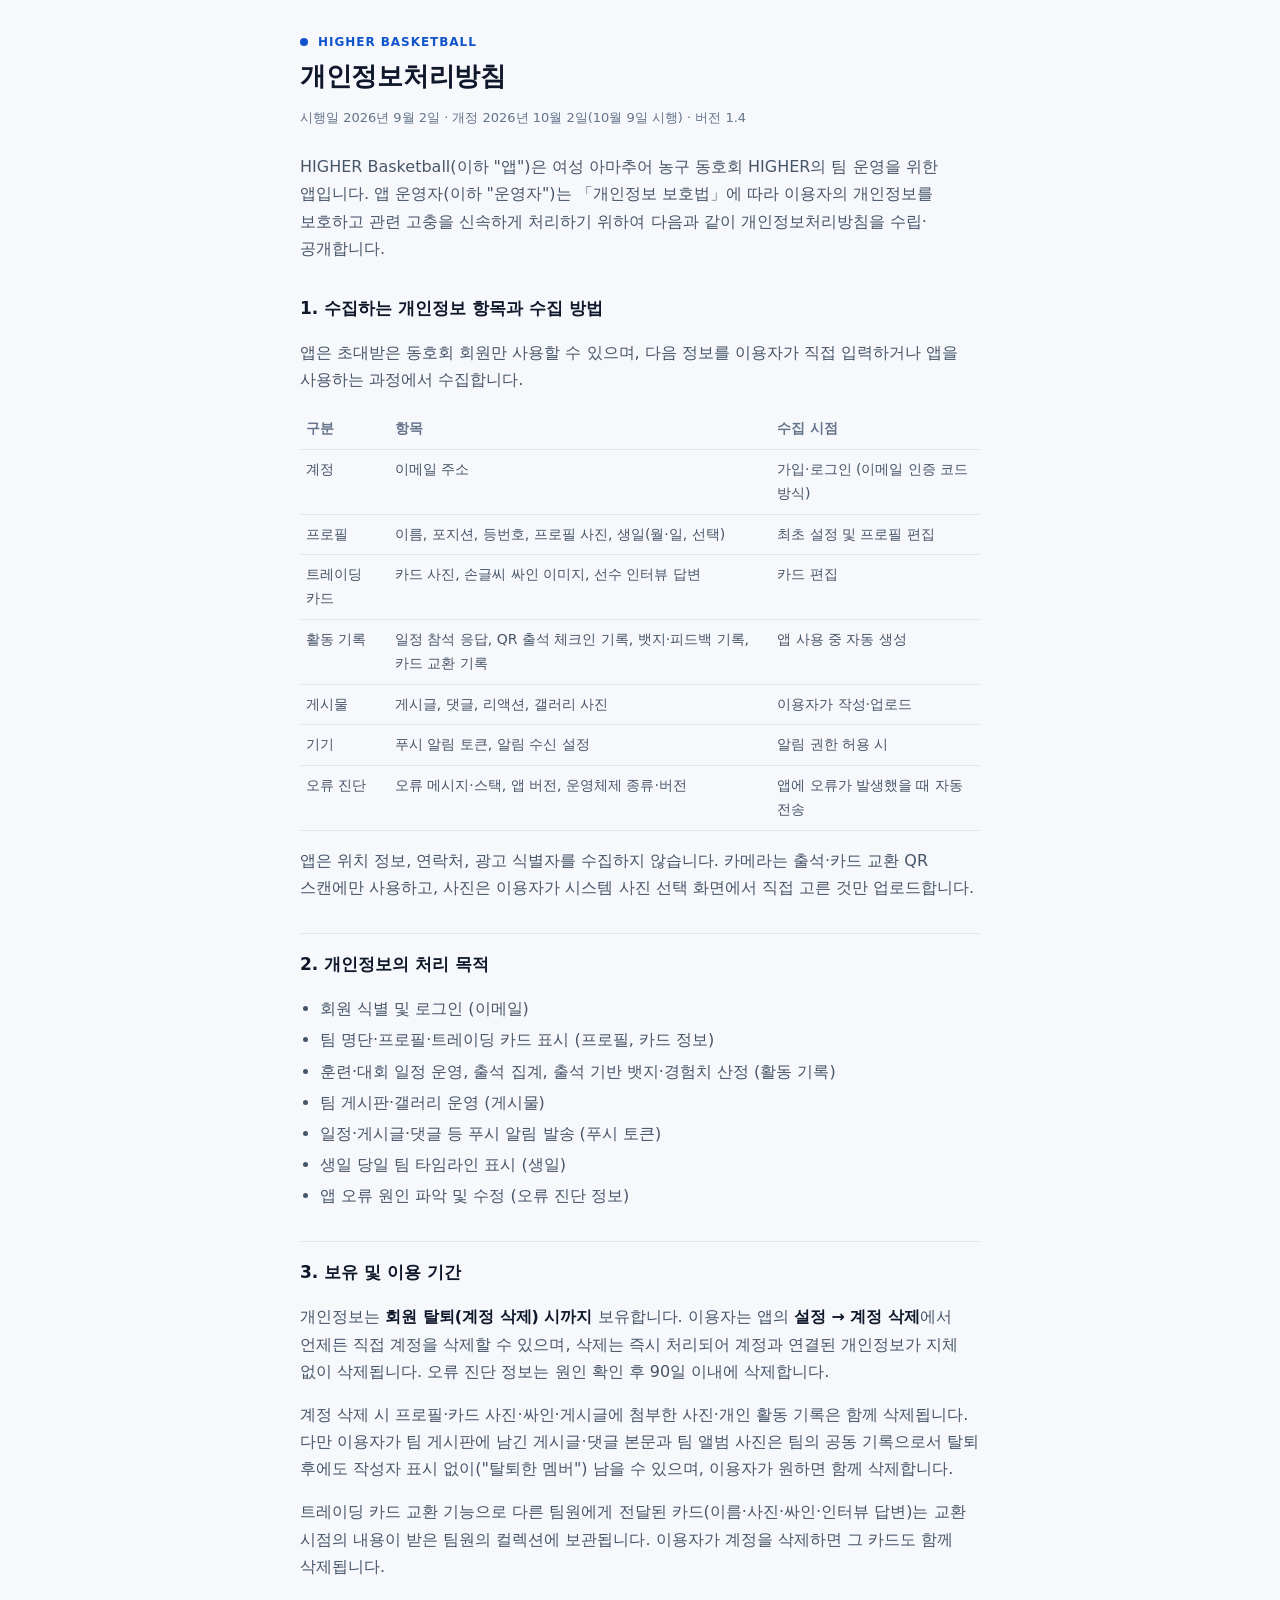
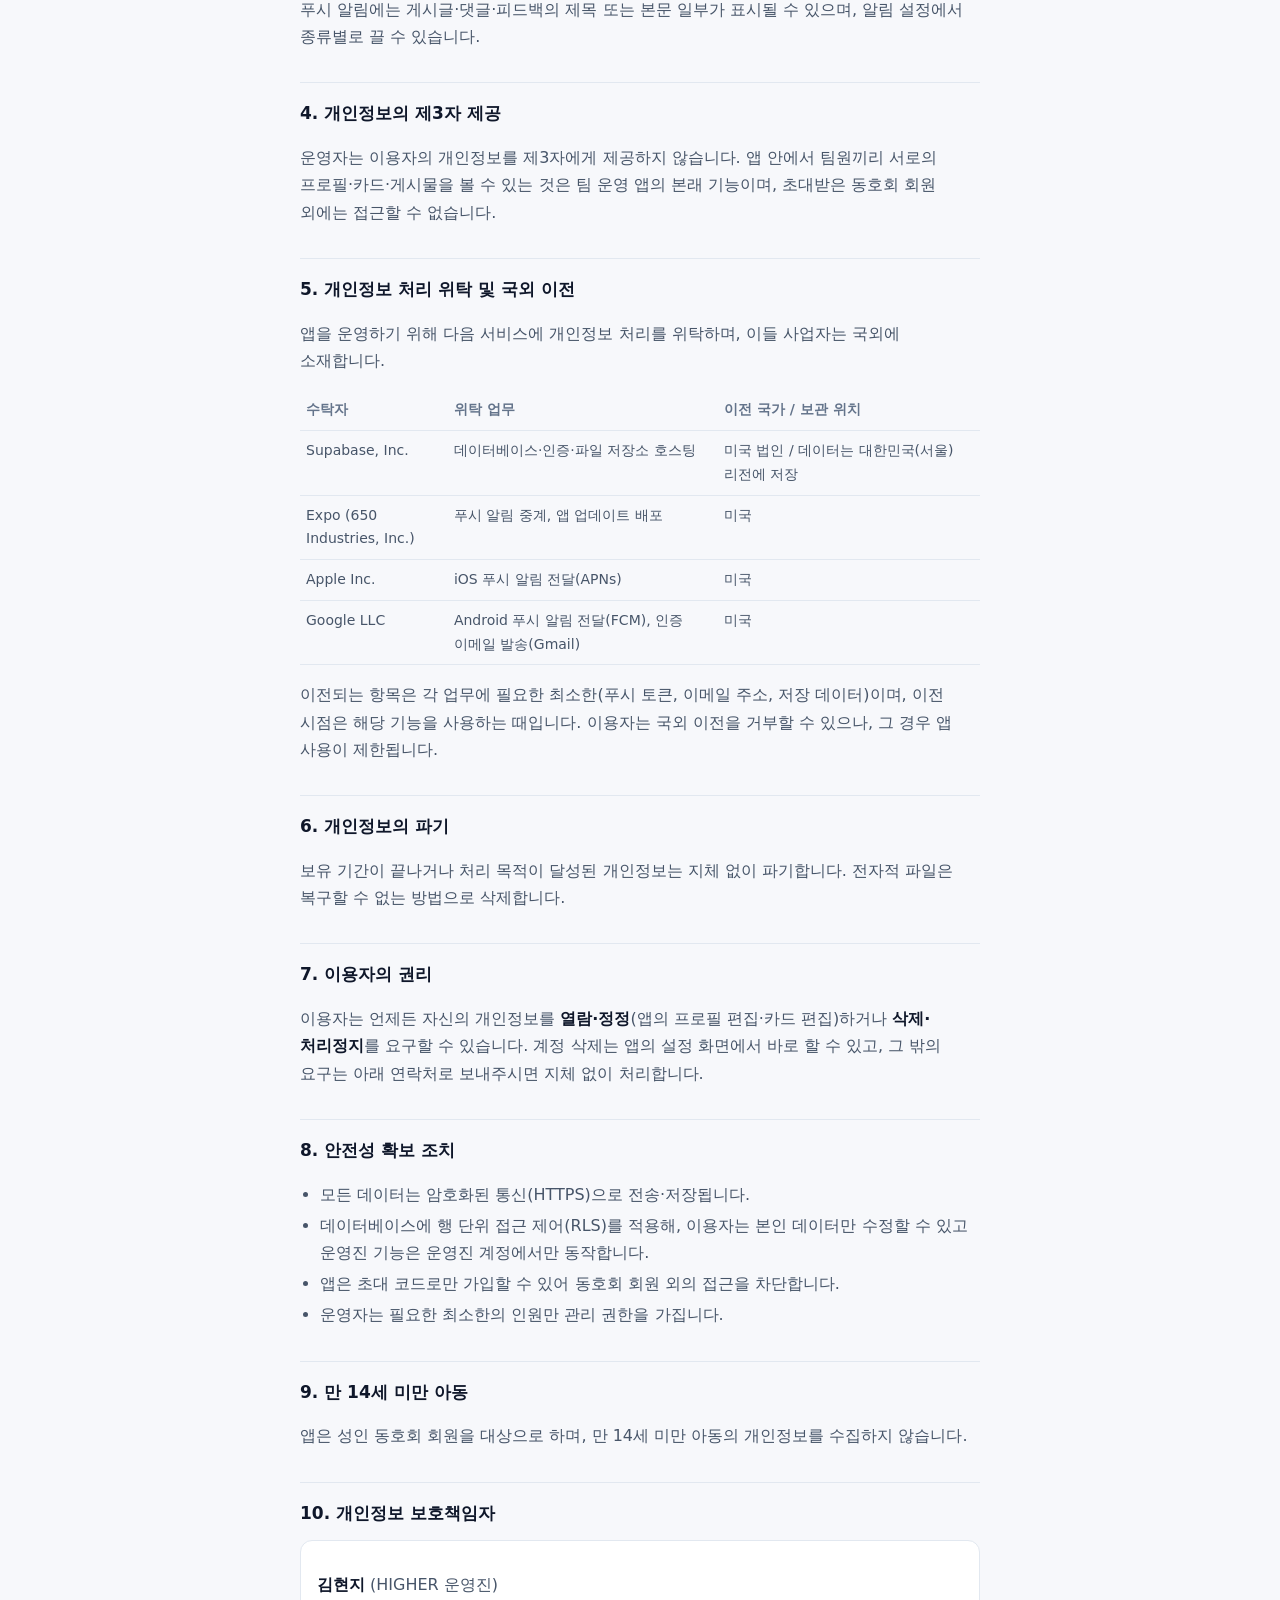
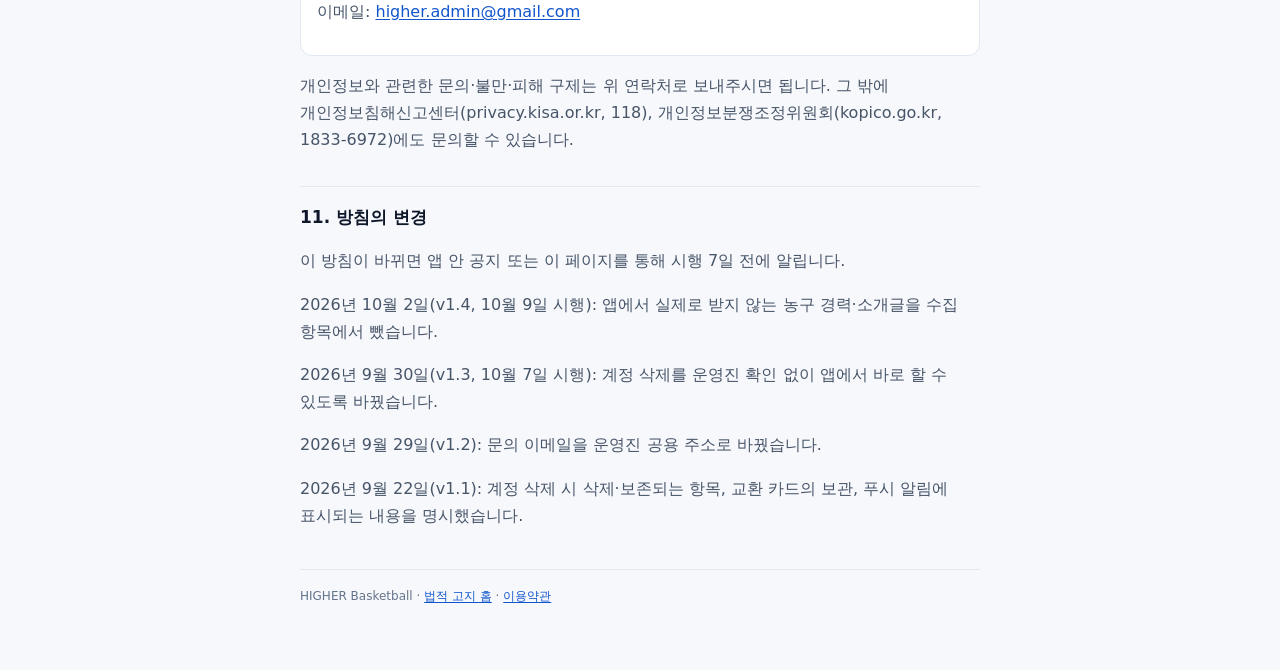
==== commit 7fa55e0b: "개인정보처리방침 v1.4 — 받지 않는 농구 경력·소개글을 수집 항목에서 제외 (10월 9일 시행)" ====
--- a/privacy.html
+++ b/privacy.html
@@ -10,7 +10,7 @@
 <main>
   <header class="top"><span class="dot"></span><span class="kicker">HIGHER BASKETBALL</span></header>
   <h1>개인정보처리방침</h1>
-  <p class="meta">시행일 2026년 9월 2일 · 개정 2026년 9월 30일(10월 7일 시행) · 버전 1.3</p>
+  <p class="meta">시행일 2026년 9월 2일 · 개정 2026년 10월 2일(10월 9일 시행) · 버전 1.4</p>
 
   <p>HIGHER Basketball(이하 "앱")은 여성 아마추어 농구 동호회 HIGHER의 팀 운영을 위한 앱입니다. 앱 운영자(이하 "운영자")는 「개인정보 보호법」에 따라 이용자의 개인정보를 보호하고 관련 고충을 신속하게 처리하기 위하여 다음과 같이 개인정보처리방침을 수립·공개합니다.</p>
 
@@ -19,7 +19,7 @@
   <table>
     <tr><th>구분</th><th>항목</th><th>수집 시점</th></tr>
     <tr><td>계정</td><td>이메일 주소</td><td>가입·로그인 (이메일 인증 코드 방식)</td></tr>
-    <tr><td>프로필</td><td>이름, 포지션, 등번호, 농구 경력, 소개글, 프로필 사진, 생일(월·일, 선택)</td><td>최초 설정 및 프로필 편집</td></tr>
+    <tr><td>프로필</td><td>이름, 포지션, 등번호, 프로필 사진, 생일(월·일, 선택)</td><td>최초 설정 및 프로필 편집</td></tr>
     <tr><td>트레이딩 카드</td><td>카드 사진, 손글씨 싸인 이미지, 선수 인터뷰 답변</td><td>카드 편집</td></tr>
     <tr><td>활동 기록</td><td>일정 참석 응답, QR 출석 체크인 기록, 뱃지·피드백 기록, 카드 교환 기록</td><td>앱 사용 중 자동 생성</td></tr>
     <tr><td>게시물</td><td>게시글, 댓글, 리액션, 갤러리 사진</td><td>이용자가 작성·업로드</td></tr>
@@ -85,6 +85,7 @@
 
   <h2>11. 방침의 변경</h2>
   <p>이 방침이 바뀌면 앱 안 공지 또는 이 페이지를 통해 시행 7일 전에 알립니다.</p>
+  <p>2026년 10월 2일(v1.4, 10월 9일 시행): 앱에서 실제로 받지 않는 농구 경력·소개글을 수집 항목에서 뺐습니다.</p>
   <p>2026년 9월 30일(v1.3, 10월 7일 시행): 계정 삭제를 운영진 확인 없이 앱에서 바로 할 수 있도록 바꿨습니다.</p>
   <p>2026년 9월 29일(v1.2): 문의 이메일을 운영진 공용 주소로 바꿨습니다.</p>
   <p>2026년 9월 22일(v1.1): 계정 삭제 시 삭제·보존되는 항목, 교환 카드의 보관, 푸시 알림에 표시되는 내용을 명시했습니다.</p>
